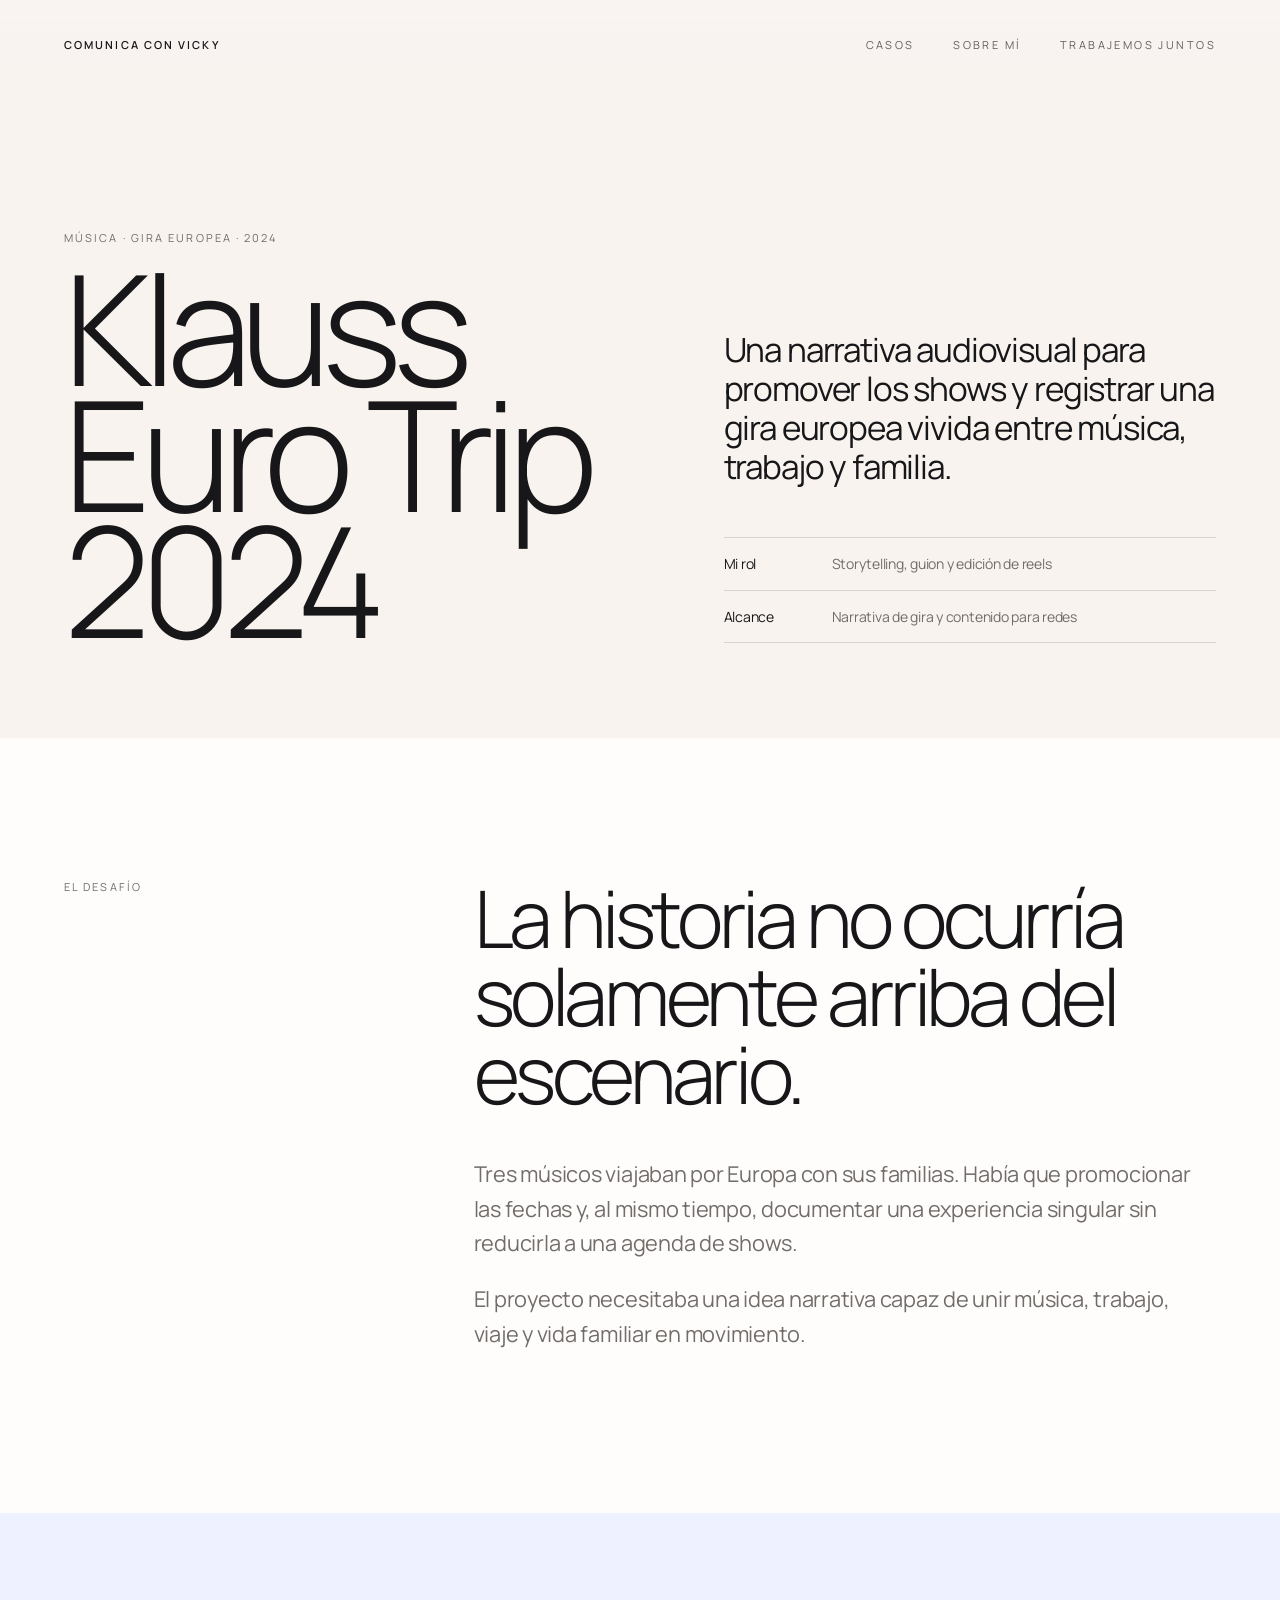
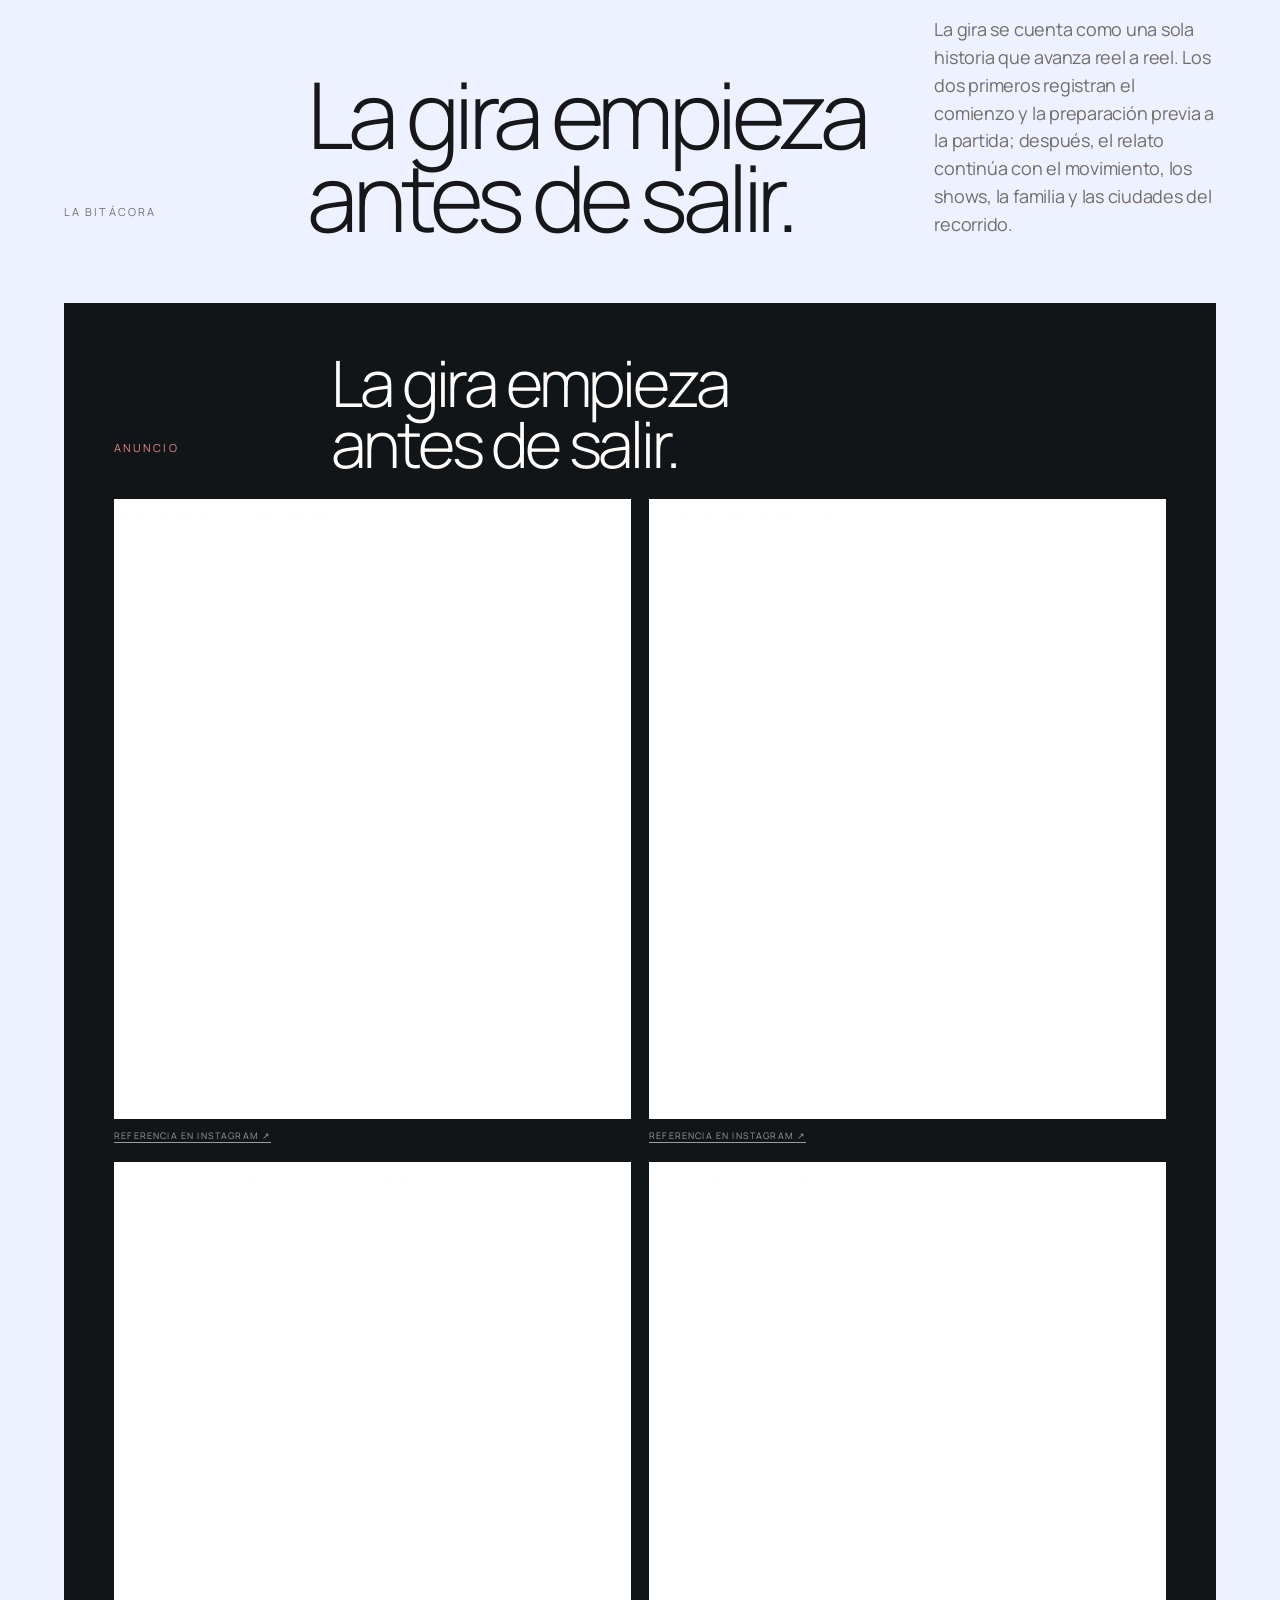
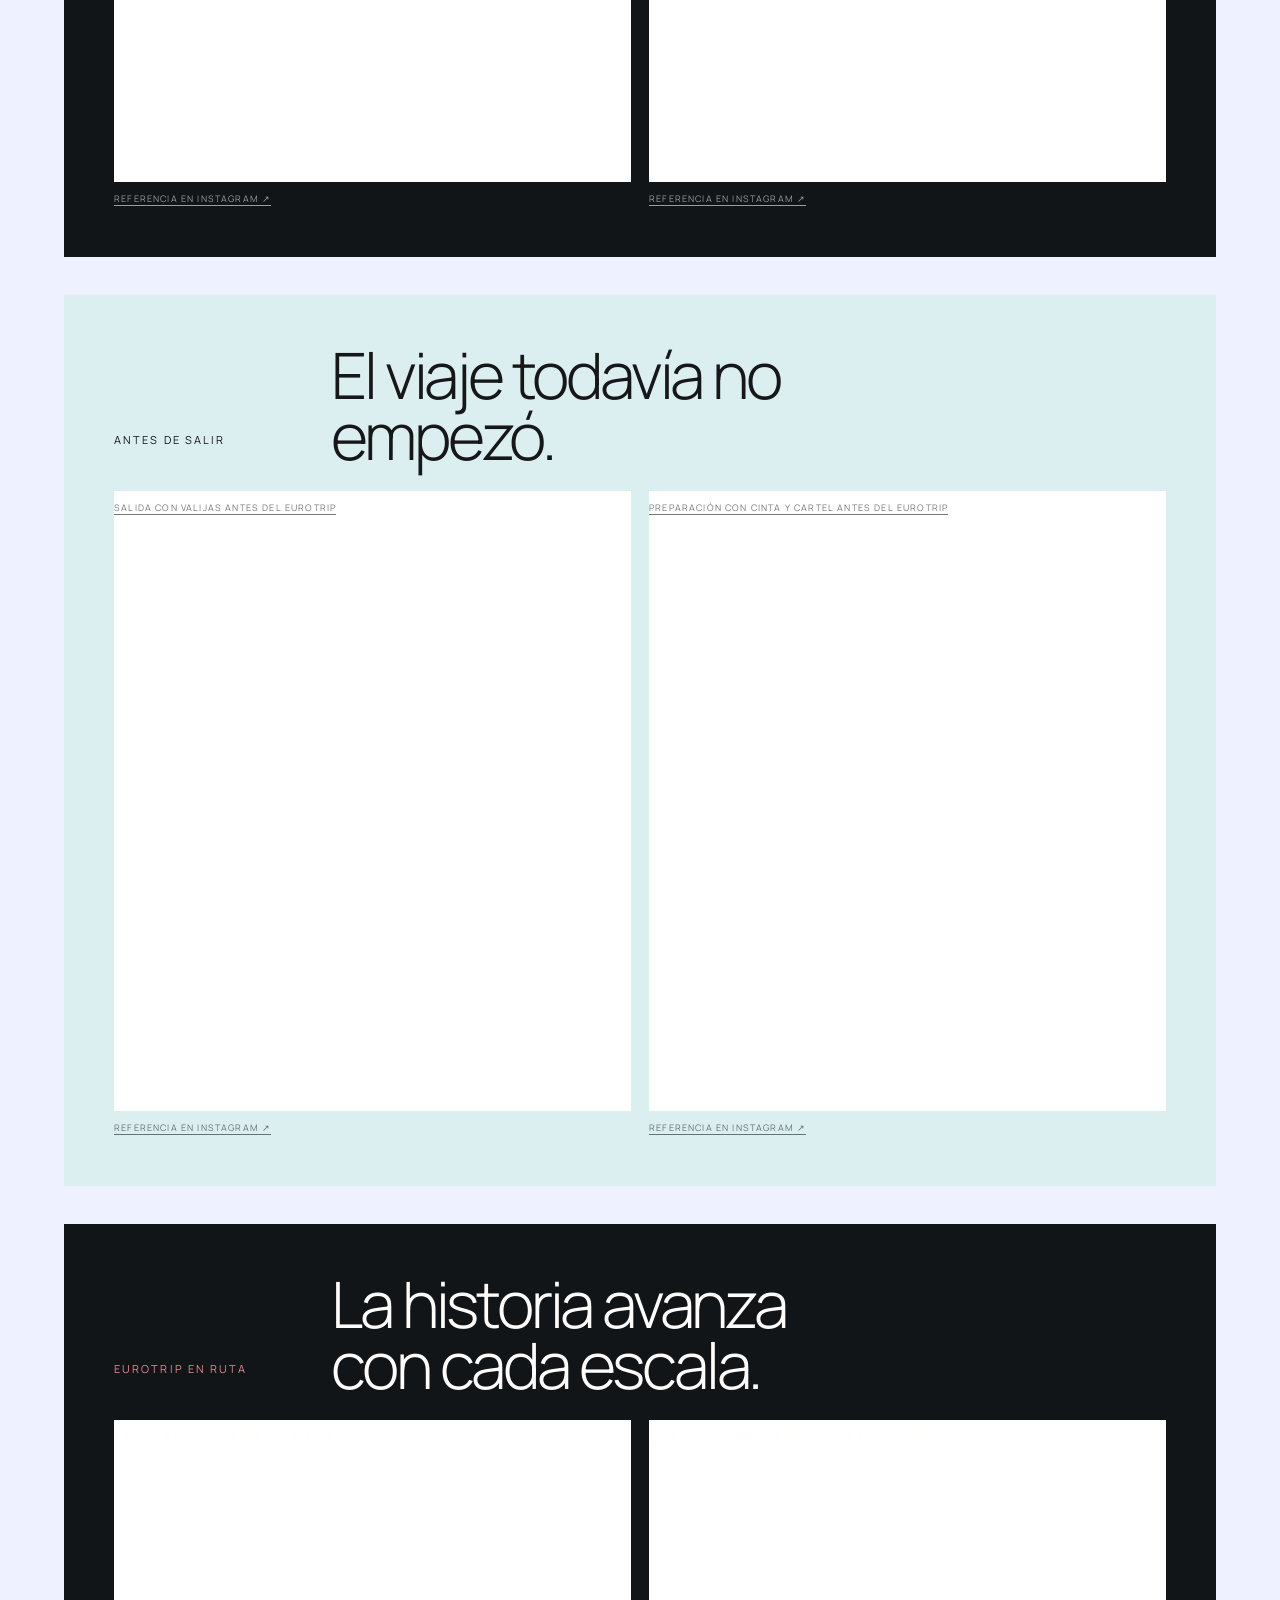
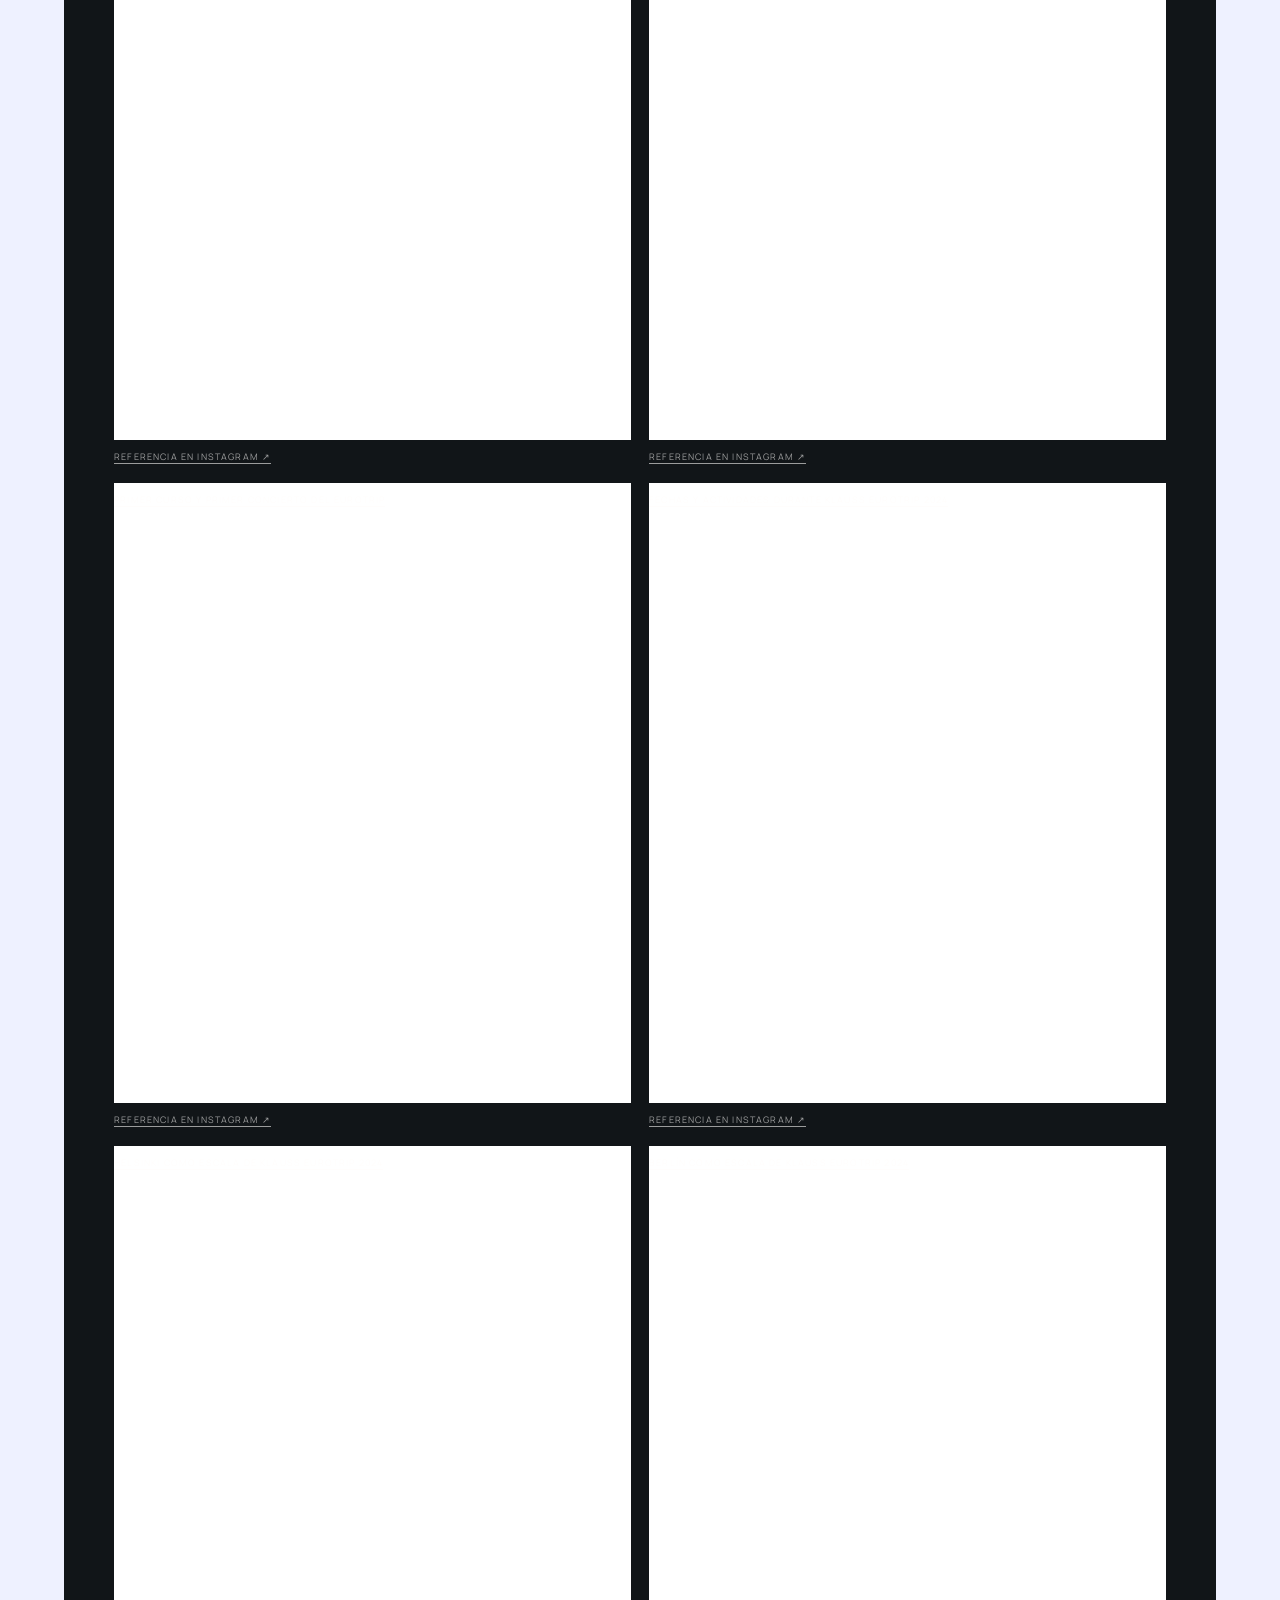
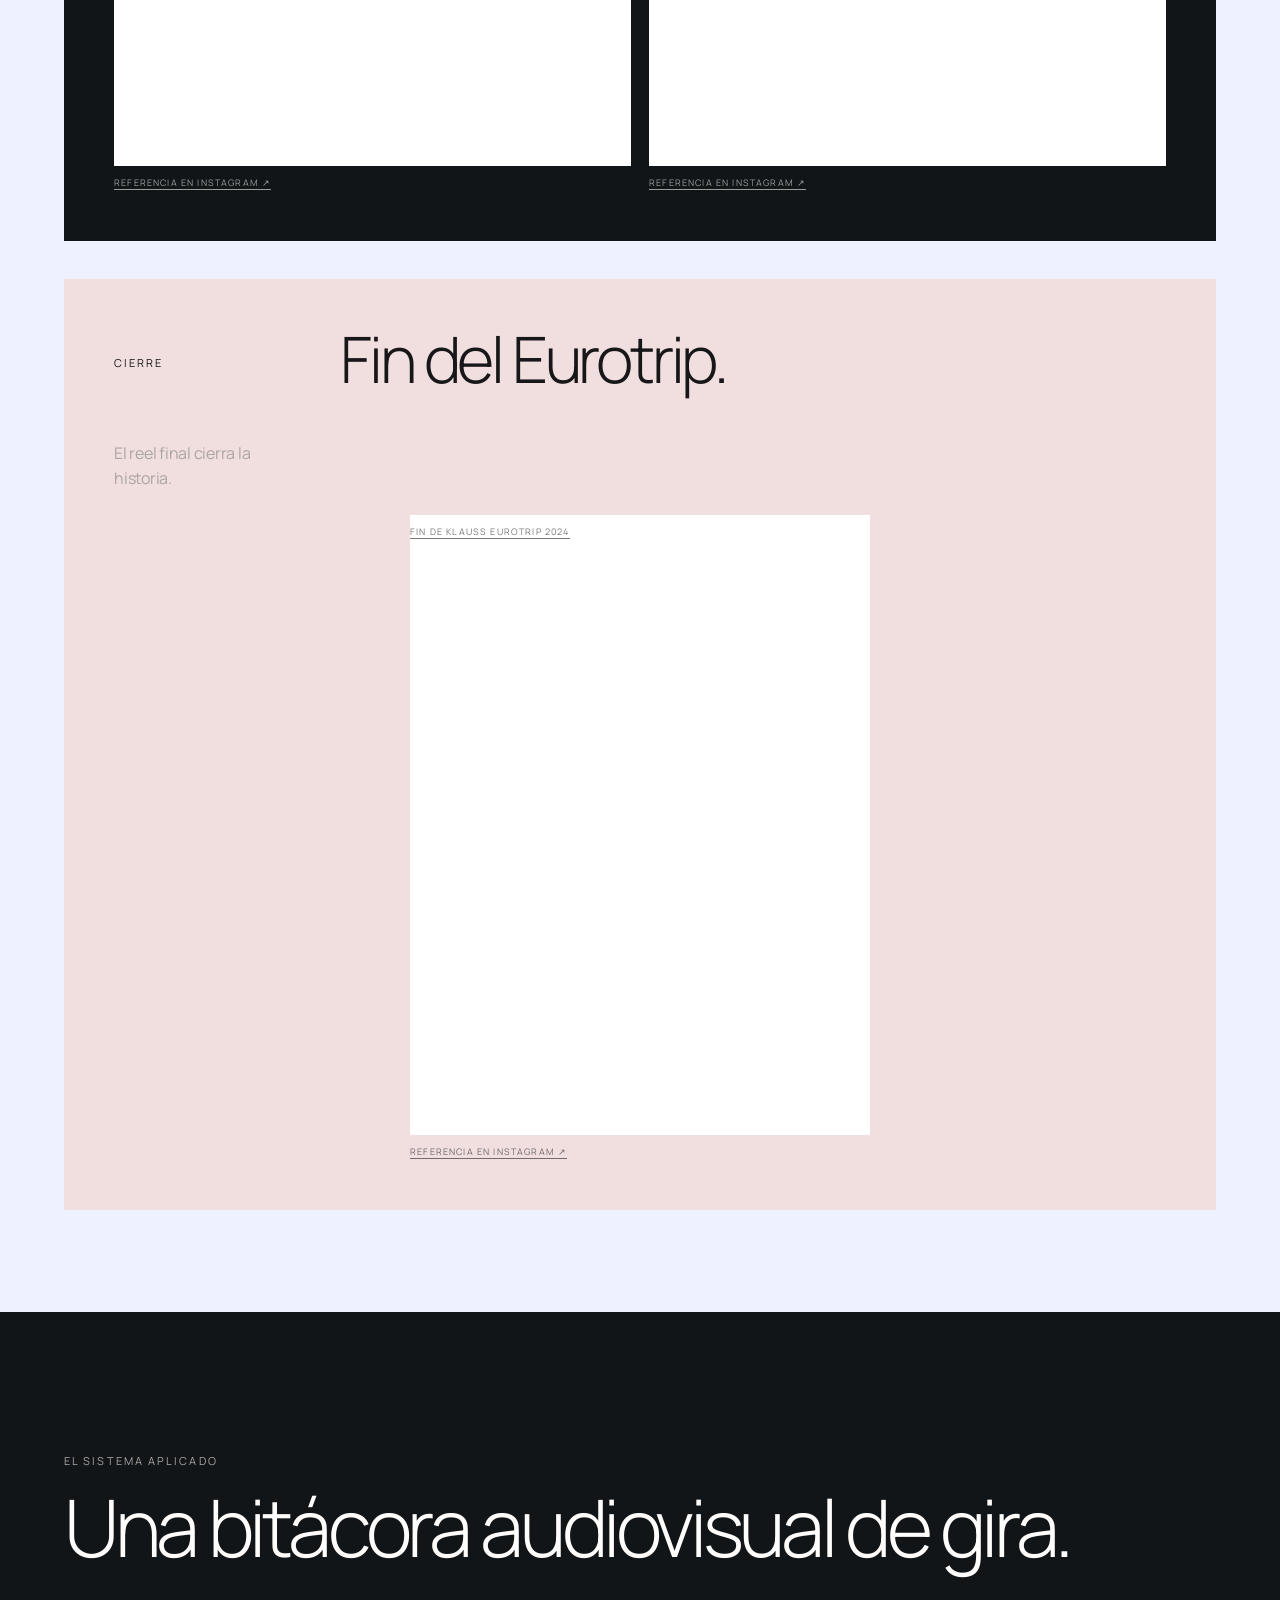
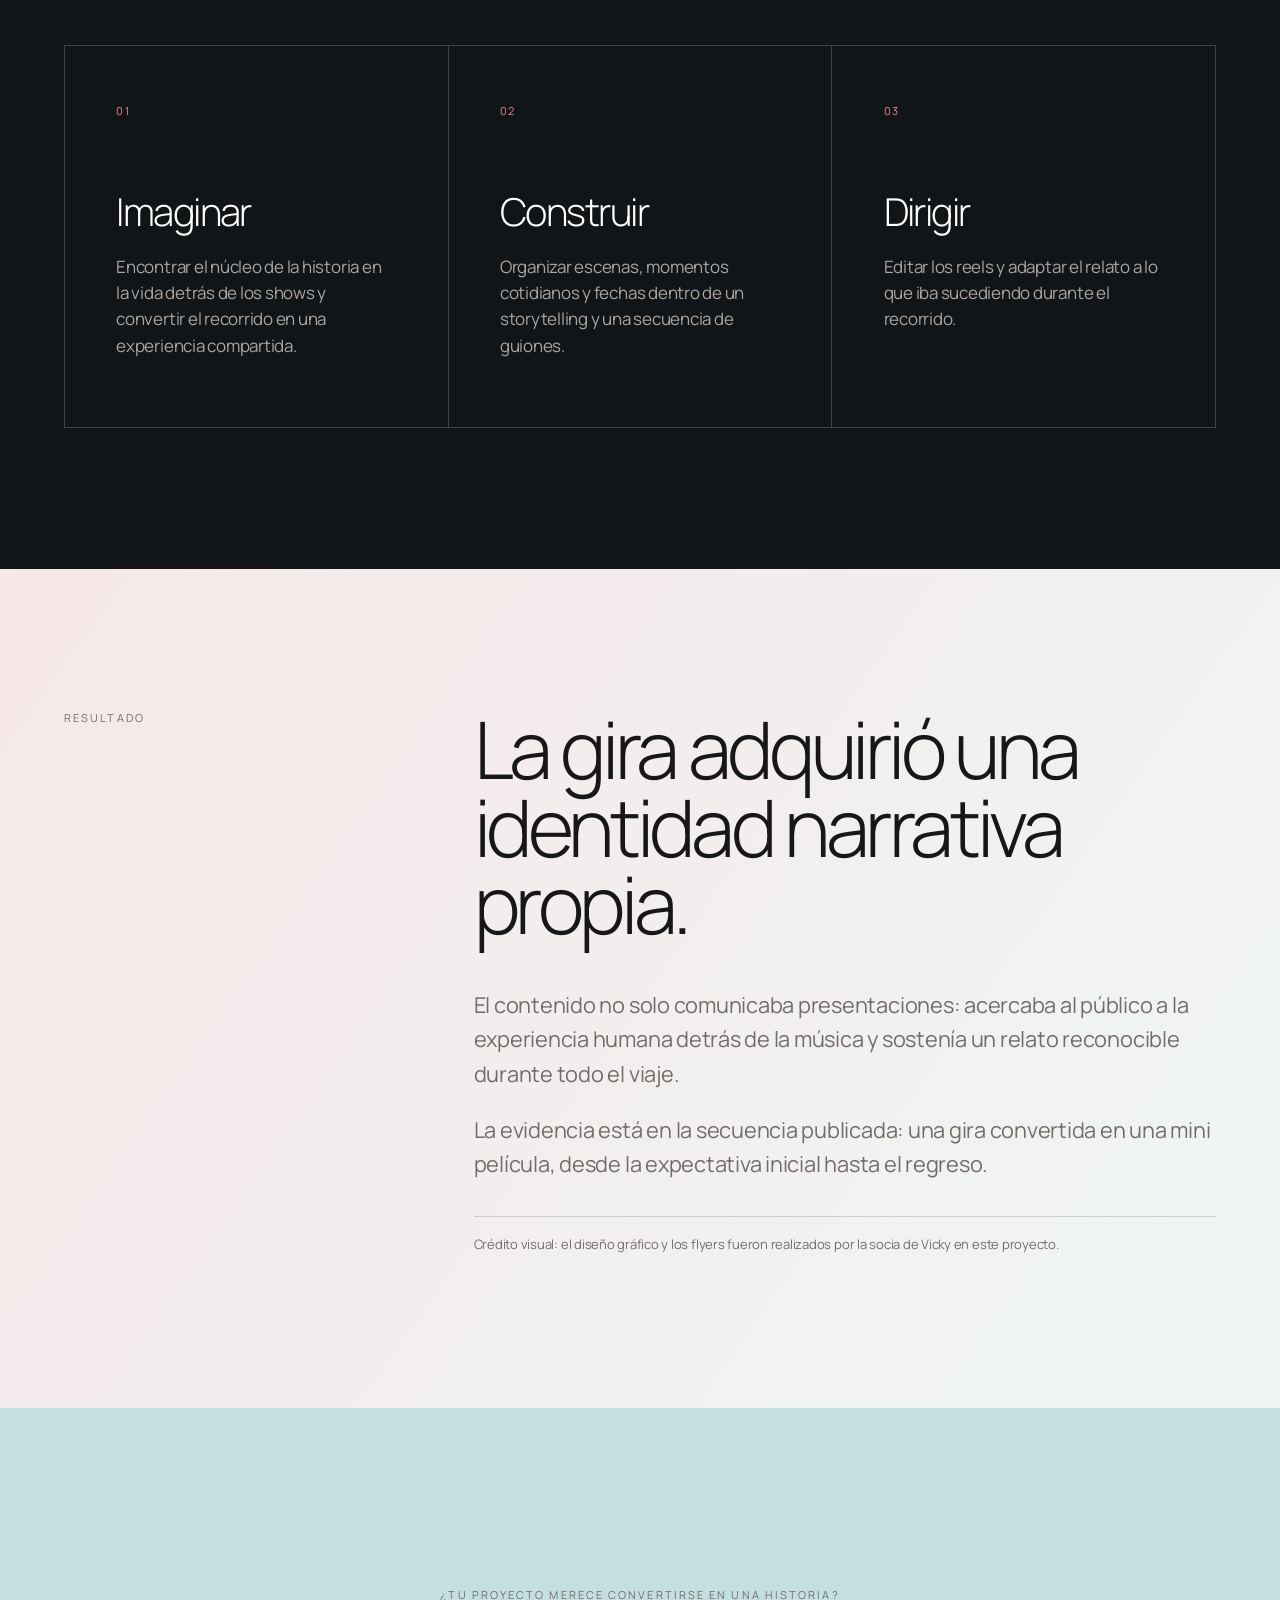
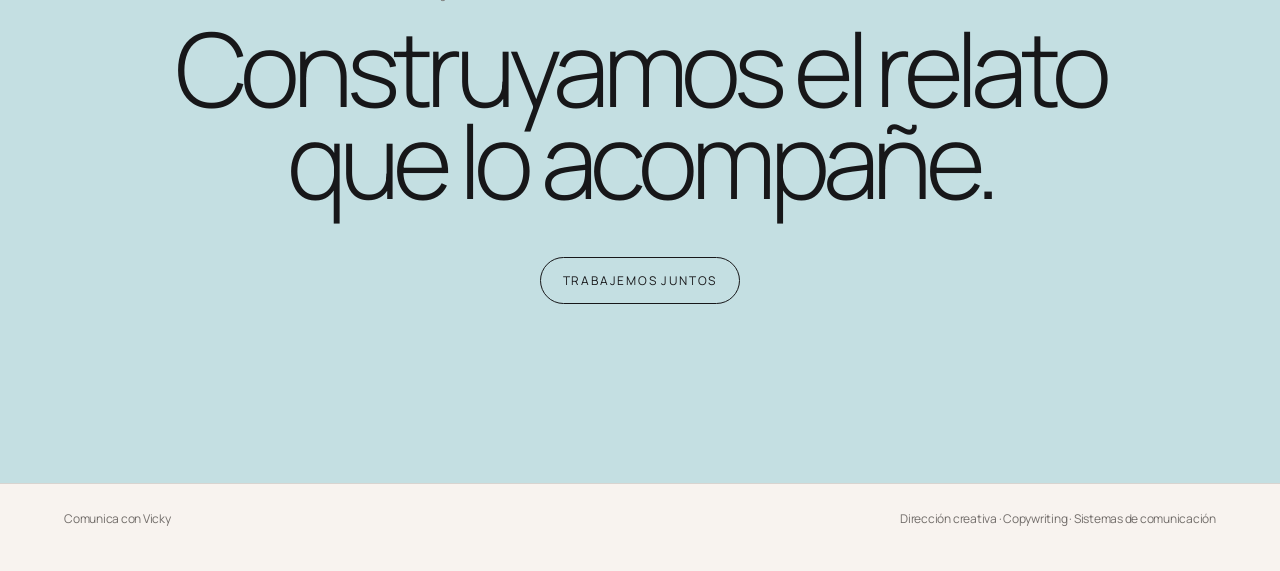
==== public/portfolio/klaus-euro-trip-2024.html @ cde8067c "Initial commit of Comunica con Vicky portfolio site Baseline import of the existing project (home, C" ====
<!doctype html>
<html lang="es">
<head>
  <meta charset="utf-8">
  <meta name="viewport" content="width=device-width,initial-scale=1">
  <meta name="description" content="Klauss Euro Trip 2024: storytelling, guion y edición de reels para convertir una gira europea en una bitácora audiovisual.">
  <title>Klauss Euro Trip 2024 — Comunica con Vicky</title>
  <link rel="stylesheet" href="styles.css">
</head>
<body class="case-page klaus-page">
  <header class="nav">
    <div class="nav__inner shell">
      <a class="wordmark" href="index.html">Comunica con Vicky</a>
      <nav class="nav__links" aria-label="Navegación principal">
        <a href="index.html#casos">Casos</a>
        <a href="index.html#sobre-mi">Sobre mí</a>
        <a class="nav-cta" href="index.html#contacto">Trabajemos juntos</a>
      </nav>
    </div>
  </header>

  <main>
    <section class="case-hero">
      <div class="shell case-hero__grid">
        <div>
          <p class="kicker">Música · Gira europea · 2024</p>
          <h1>Klauss Euro Trip 2024</h1>
        </div>
        <div class="case-hero__summary">
          <p>Una narrativa audiovisual para promover los shows y registrar una gira europea vivida entre música, trabajo y familia.</p>
          <div class="case-meta">
            <span><b>Mi rol</b> Storytelling, guion y edición de reels</span>
            <span><b>Alcance</b> Narrativa de gira y contenido para redes</span>
          </div>
        </div>
      </div>
    </section>

    <section class="case-section">
      <div class="shell case-two-col">
        <p class="kicker">El desafío</p>
        <div class="case-prose">
          <h2>La historia no ocurría solamente arriba del escenario.</h2>
          <p>Tres músicos viajaban por Europa con sus familias. Había que promocionar las fechas y, al mismo tiempo, documentar una experiencia singular sin reducirla a una agenda de shows.</p>
          <p>El proyecto necesitaba una idea narrativa capaz de unir música, trabajo, viaje y vida familiar en movimiento.</p>
        </div>
      </div>
    </section>

    <section class="klaus-story" aria-labelledby="klaus-story-title">
      <div class="shell">
        <header class="klaus-story__head">
          <p class="kicker">La bitácora</p>
          <h2 id="klaus-story-title">La gira empieza<br>antes de salir.</h2>
          <p>La gira se cuenta como una sola historia que avanza reel a reel. Los dos primeros registran el comienzo y la preparación previa a la partida; después, el relato continúa con el movimiento, los shows, la familia y las ciudades del recorrido.</p>
        </header>

        <div class="klaus-story__grid">
          <section class="klaus-continuation" aria-labelledby="klaus-announcement-title">
            <header>
              <p class="kicker">Anuncio</p>
              <h3 id="klaus-announcement-title">La gira empieza antes de salir.</h3>
            </header>
            <div class="klaus-continuation__grid klaus-continuation__grid--two">
              <article class="klaus-reel-card">
                <div class="klaus-reel"><blockquote class="instagram-media" data-instgrm-permalink="https://www.instagram.com/p/C_guK7MPqzW/" data-instgrm-version="14"><a href="https://www.instagram.com/p/C_guK7MPqzW/">Presentación de Klauss Eurotrip 2024</a></blockquote></div>
                <a href="https://www.instagram.com/p/C_guK7MPqzW/" target="_blank" rel="noopener">Referencia en Instagram ↗</a>
              </article>
              <article class="klaus-reel-card">
                <div class="klaus-reel"><blockquote class="instagram-media" data-instgrm-permalink="https://www.instagram.com/p/C_lR38Lxa_k/" data-instgrm-version="14"><a href="https://www.instagram.com/p/C_lR38Lxa_k/">Klauss Eurotrip 2024 con la valija</a></blockquote></div>
                <a href="https://www.instagram.com/p/C_lR38Lxa_k/" target="_blank" rel="noopener">Referencia en Instagram ↗</a>
              </article>
              <article class="klaus-reel-card">
                <div class="klaus-reel"><blockquote class="instagram-media" data-instgrm-permalink="https://www.instagram.com/p/C_thQWyx6wu/" data-instgrm-version="14"><a href="https://www.instagram.com/p/C_thQWyx6wu/">Cursos, talleres y charlas de Klauss Eurotrip 2024</a></blockquote></div>
                <a href="https://www.instagram.com/p/C_thQWyx6wu/" target="_blank" rel="noopener">Referencia en Instagram ↗</a>
              </article>
              <article class="klaus-reel-card">
                <div class="klaus-reel"><blockquote class="instagram-media" data-instgrm-permalink="https://www.instagram.com/p/C_tD9Cyxkxa/?img_index=1" data-instgrm-version="14"><a href="https://www.instagram.com/p/C_tD9Cyxkxa/?img_index=1">Mapa de Klauss Eurotrip 2024</a></blockquote></div>
                <a href="https://www.instagram.com/p/C_tD9Cyxkxa/?img_index=1" target="_blank" rel="noopener">Referencia en Instagram ↗</a>
              </article>
            </div>
          </section>

          <section class="klaus-continuation klaus-continuation--stages" aria-labelledby="klaus-before-title">
            <header>
              <p class="kicker">Antes de salir</p>
              <h3 id="klaus-before-title">El viaje todavía no empezó.</h3>
            </header>
            <div class="klaus-continuation__grid klaus-continuation__grid--two">
              <article class="klaus-reel-card">
                <div class="klaus-reel"><blockquote class="instagram-media" data-instgrm-permalink="https://www.instagram.com/p/C_yUJBLv4q4/" data-instgrm-version="14"><a href="https://www.instagram.com/p/C_yUJBLv4q4/">Salida con valijas antes del Eurotrip</a></blockquote></div>
                <a href="https://www.instagram.com/p/C_yUJBLv4q4/" target="_blank" rel="noopener">Referencia en Instagram ↗</a>
              </article>
              <article class="klaus-reel-card">
                <div class="klaus-reel"><blockquote class="instagram-media" data-instgrm-permalink="https://www.instagram.com/p/C_1keG3P9Pf/" data-instgrm-version="14"><a href="https://www.instagram.com/p/C_1keG3P9Pf/">Preparación con cinta y cartel antes del Eurotrip</a></blockquote></div>
                <a href="https://www.instagram.com/p/C_1keG3P9Pf/" target="_blank" rel="noopener">Referencia en Instagram ↗</a>
              </article>
            </div>
          </section>

          <section class="klaus-continuation" aria-labelledby="klaus-road-title">
            <header>
              <p class="kicker">Eurotrip en ruta</p>
              <h3 id="klaus-road-title">La historia avanza con cada escala.</h3>
            </header>
            <div class="klaus-continuation__grid klaus-continuation__grid--two">
              <article class="klaus-reel-card">
                <div class="klaus-reel"><blockquote class="instagram-media" data-instgrm-permalink="https://www.instagram.com/p/C__3mJBvNGA/" data-instgrm-version="14"><a href="https://www.instagram.com/p/C__3mJBvNGA/">Llegada a Barcelona durante Klauss Eurotrip 2024</a></blockquote></div>
                <a href="https://www.instagram.com/p/C__3mJBvNGA/" target="_blank" rel="noopener">Referencia en Instagram ↗</a>
              </article>
              <article class="klaus-reel-card">
                <div class="klaus-reel"><blockquote class="instagram-media" data-instgrm-permalink="https://www.instagram.com/p/DAUX1-0P8i-/" data-instgrm-version="14"><a href="https://www.instagram.com/p/DAUX1-0P8i-/">Ibiza y motorhome durante Klauss Eurotrip 2024</a></blockquote></div>
                <a href="https://www.instagram.com/p/DAUX1-0P8i-/" target="_blank" rel="noopener">Referencia en Instagram ↗</a>
              </article>
              <article class="klaus-reel-card">
                <div class="klaus-reel"><blockquote class="instagram-media" data-instgrm-permalink="https://www.instagram.com/p/DAHvjhhxfHe/" data-instgrm-version="14"><a href="https://www.instagram.com/p/DAHvjhhxfHe/">Primer curso y primer concierto del Eurotrip</a></blockquote></div>
                <a href="https://www.instagram.com/p/DAHvjhhxfHe/" target="_blank" rel="noopener">Referencia en Instagram ↗</a>
              </article>
              <article class="klaus-reel-card">
                <div class="klaus-reel"><blockquote class="instagram-media" data-instgrm-permalink="https://www.instagram.com/p/DAW2rXSPxpd/?img_index=1" data-instgrm-version="14"><a href="https://www.instagram.com/p/DAW2rXSPxpd/?img_index=1">Fechas y actividades durante Klauss Eurotrip 2024</a></blockquote></div>
                <a href="https://www.instagram.com/p/DAW2rXSPxpd/?img_index=1" target="_blank" rel="noopener">Referencia en Instagram ↗</a>
              </article>
              <article class="klaus-reel-card">
                <div class="klaus-reel"><blockquote class="instagram-media" data-instgrm-permalink="https://www.instagram.com/p/DApWhwOxHnZ/" data-instgrm-version="14"><a href="https://www.instagram.com/p/DApWhwOxHnZ/">Helsinki como escala de Klauss Eurotrip 2024</a></blockquote></div>
                <a href="https://www.instagram.com/p/DApWhwOxHnZ/" target="_blank" rel="noopener">Referencia en Instagram ↗</a>
              </article>
              <article class="klaus-reel-card">
                <div class="klaus-reel"><blockquote class="instagram-media" data-instgrm-permalink="https://www.instagram.com/p/DA9MrKdvJEw/" data-instgrm-version="14"><a href="https://www.instagram.com/p/DA9MrKdvJEw/">Berlín como escala de Klauss Eurotrip 2024</a></blockquote></div>
                <a href="https://www.instagram.com/p/DA9MrKdvJEw/" target="_blank" rel="noopener">Referencia en Instagram ↗</a>
              </article>
            </div>
          </section>

          <section class="klaus-continuation klaus-continuation--return" aria-labelledby="klaus-finish-title">
            <header>
              <p class="kicker">Cierre</p>
              <h3 id="klaus-finish-title">Fin del Eurotrip.</h3>
              <p>El reel final cierra la historia.</p>
            </header>
            <div class="klaus-continuation__grid klaus-continuation__grid--single">
              <article class="klaus-reel-card">
                <div class="klaus-reel"><blockquote class="instagram-media" data-instgrm-permalink="https://www.instagram.com/p/DCVCcpQRNRM/" data-instgrm-version="14"><a href="https://www.instagram.com/p/DCVCcpQRNRM/">Fin de Klauss Eurotrip 2024</a></blockquote></div>
                <a href="https://www.instagram.com/p/DCVCcpQRNRM/" target="_blank" rel="noopener">Referencia en Instagram ↗</a>
              </article>
            </div>
          </section>
        </div>
      </div>
    </section>

    <section class="case-section case-section--dark">
      <div class="shell">
        <div class="case-section__head"><p class="kicker">El sistema aplicado</p><h2>Una bitácora audiovisual de gira.</h2></div>
        <div class="case-capabilities">
          <article><span>01</span><h3>Imaginar</h3><p>Encontrar el núcleo de la historia en la vida detrás de los shows y convertir el recorrido en una experiencia compartida.</p></article>
          <article><span>02</span><h3>Construir</h3><p>Organizar escenas, momentos cotidianos y fechas dentro de un storytelling y una secuencia de guiones.</p></article>
          <article><span>03</span><h3>Dirigir</h3><p>Editar los reels y adaptar el relato a lo que iba sucediendo durante el recorrido.</p></article>
        </div>
      </div>
    </section>

    <section class="case-section case-section--soft">
      <div class="shell case-two-col">
        <p class="kicker">Resultado</p>
        <div class="case-prose">
          <h2>La gira adquirió una identidad narrativa propia.</h2>
          <p>El contenido no solo comunicaba presentaciones: acercaba al público a la experiencia humana detrás de la música y sostenía un relato reconocible durante todo el viaje.</p>
          <p>La evidencia está en la secuencia publicada: una gira convertida en una mini película, desde la expectativa inicial hasta el regreso.</p>
          <p class="klaus-credit">Crédito visual: el diseño gráfico y los flyers fueron realizados por la socia de Vicky en este proyecto.</p>
        </div>
      </div>
    </section>

    <section class="case-next">
      <div class="shell">
        <p class="kicker">¿Tu proyecto merece convertirse en una historia?</p>
        <h2>Construyamos el relato que lo acompañe.</h2>
        <a class="button button--dark" href="index.html#contacto">Trabajemos juntos</a>
      </div>
    </section>
  </main>

  <footer class="footer"><div class="shell footer__inner"><span>Comunica con Vicky</span><span>Dirección creativa · Copywriting · Sistemas de comunicación</span></div></footer>
  <script async src="https://www.instagram.com/embed.js"></script>
  <script src="app.js"></script>
</body>
</html>
---- public/portfolio/styles.css ----
:root {
  --paper: #f6f1ed;
  --paper-2: #efe9e4;
  --ink: #171719;
  --muted: #726d6a;
  --line: rgba(23, 23, 25, 0.14);
  --coral: #e88991;
  --cyan: #b9dce0;
  --white: #fffdfb;
  --max: 1480px;
  --pad: clamp(22px, 5vw, 76px);
}

* { box-sizing: border-box; }
html { scroll-behavior: smooth; }
body {
  margin: 0;
  color: var(--ink);
  background: var(--paper);
  font-family: Inter, "Helvetica Neue", Arial, sans-serif;
  font-weight: 400;
  letter-spacing: -0.015em;
  overflow-x: clip;
}
a { color: inherit; text-decoration: none; }
img { display: block; max-width: 100%; }
button { font: inherit; }

/* Construcción progresiva: por ahora la experiencia pública contiene solo el hero. */
.hero-only main > section:not(.hero),
.hero-only .footer,
.hero-only .nav,
.hero-only .nav__links,
.hero-only .scroll-note { display: none; }
.hero-only { min-height: 100svh; }
.hero-only .hero--approved { padding-top: 24px; }

.shell { width: min(100%, var(--max)); margin: 0 auto; padding-inline: var(--pad); }
.nav {
  position: fixed; inset: 0 0 auto; z-index: 20;
  background: linear-gradient(rgba(249,243,242,.82) 18%, rgba(249,243,242,0));
  transition: background .3s ease, backdrop-filter .3s ease;
}
.nav.scrolled { background: rgba(246,241,237,.82); backdrop-filter: blur(16px); border-bottom: 1px solid var(--line); }
.nav__inner { height: 88px; display: flex; align-items: center; justify-content: space-between; }
.wordmark, .nav__links { text-transform: uppercase; letter-spacing: .22em; font-size: 11px; }
.wordmark { font-weight: 600; letter-spacing: .19em; }
.nav__links { display: flex; gap: clamp(18px, 3vw, 48px); }
.nav__links a { opacity: .68; transition: opacity .2s; }
.nav__links a:hover { opacity: 1; }

.hero { min-height: 100svh; position: relative; overflow: hidden; display: grid; align-items: center; padding-top: 88px; }
.hero--approved {
  padding-top:88px;
  display:grid;
  background:
    linear-gradient(118deg,
      #f9f3f2 0%,
      #faefef 17%,
      #f7f5f3 39%,
      #eef6f6 66%,
      #e5f2f3 84%,
      #edf1f3 100%);
}
.hero-original-grid { display:grid; grid-template-columns:minmax(430px,.92fr) minmax(520px,1.08fr); gap:clamp(18px,3vw,54px); align-items:center; position:relative; z-index:1; }
.hero-original-copy { position:relative; z-index:2; padding-top:12px; }
.hero-brand { margin:0 0 clamp(48px,7vh,88px); font-size:clamp(24px,2.35vw,38px); line-height:1; font-weight:550; letter-spacing:.095em; text-transform:uppercase; }
.hero-brand::after { content:none; }
.hero-specialty { margin-bottom:20px; color:var(--ink); opacity:.58; }
.hero-original-copy h1 { font-size:clamp(52px,5.1vw,80px); line-height:.98; text-transform:none; font-weight:350; letter-spacing:-.052em; max-width:720px; margin-bottom:30px; text-wrap:balance; }
.hero-original-copy .lead { max-width:590px; margin-bottom:36px; font-size:clamp(17px,1.28vw,21px); line-height:1.5; font-weight:300; letter-spacing:.005em; }
.hero-original-visual { min-width:0; display:grid; place-items:center; overflow:visible; transform:translateX(2%); }
.hero-original-visual img { width:119%; max-width:none; margin-left:-8%; object-fit:contain; filter:drop-shadow(0 30px 55px rgba(121,155,158,.12)); }
.hero::before {
  content: ""; position: absolute; inset: -10%;
  background:
    radial-gradient(ellipse at 18% 67%, rgba(242,157,168,.27) 0%, rgba(242,157,168,.12) 25%, transparent 52%),
    radial-gradient(ellipse at 79% 42%, rgba(146,213,220,.31) 0%, rgba(172,224,228,.15) 28%, transparent 57%),
    radial-gradient(ellipse at 53% 84%, rgba(212,193,219,.15) 0%, transparent 44%),
    radial-gradient(ellipse at 47% 25%, rgba(255,255,255,.72) 0%, transparent 48%);
  filter: blur(18px);
  opacity: .95;
  pointer-events: none;
}
.hero::after {
  content:"";
  position:absolute;
  inset:0;
  pointer-events:none;
  background:
    linear-gradient(105deg, transparent 17%, rgba(255,255,255,.28) 38%, transparent 58%),
    radial-gradient(ellipse at 67% 48%, rgba(255,255,255,.22), transparent 42%);
  mix-blend-mode:screen;
}
.hero__grid { position: relative; display: grid; grid-template-columns: minmax(330px,.85fr) minmax(540px,1.35fr); gap: clamp(28px, 5vw, 90px); align-items: center; }
.kicker { margin: 0 0 20px; text-transform: uppercase; letter-spacing: .19em; font-size: 11px; color: var(--muted); }
h1,h2,h3,p { margin-top: 0; }
h1 { font-size: clamp(52px, 6vw, 94px); line-height: .97; letter-spacing: -.055em; font-weight: 400; max-width: 720px; margin-bottom: 28px; }
.lead { max-width: 570px; font-size: clamp(18px,1.5vw,24px); line-height: 1.42; color: var(--muted); }
.actions { display: flex; gap: 22px; align-items: center; margin-top: 40px; }
.button { display: inline-flex; align-items: center; gap: 18px; border: 1px solid var(--ink); border-radius: 999px; padding: 14px 22px; font-size: 12px; text-transform: uppercase; letter-spacing: .15em; transition: .25s; }
.button:hover { background: var(--ink); color: var(--white); }
.button--quiet { border-color: transparent; padding-inline: 0; }
.button--quiet:hover { background: transparent; color: var(--ink); opacity: .55; }

.hero__organisms { height: min(64vw, 680px); min-height: 490px; position: relative; }
.organism-family { width:118%; max-width:none; position:absolute; left:-9%; top:50%; transform:translateY(-50%); mix-blend-mode:multiply; }
.organism { position: absolute; filter: drop-shadow(0 26px 42px rgba(66,57,55,.11)); mix-blend-mode: multiply; }
.organism--main { width: 76%; left: 0; bottom: 5%; animation: drift 9s ease-in-out infinite; }
.organism--frog { width: 29%; right: 2%; bottom: 5%; animation: drift 7s ease-in-out -2s infinite; }
.organism--squid { width: 34%; right: 10%; top: 2%; animation: drift 11s ease-in-out -5s infinite; }
.coral { position:absolute; width: 170px; height: 210px; border: 14px solid rgba(232,137,145,.11); border-radius: 52% 48% 38% 62%; filter: blur(1px); opacity:.5; }
.coral::before,.coral::after { content:""; position:absolute; width:65px; height:120px; border:12px solid rgba(185,220,224,.17); border-bottom:0; border-radius:50% 50% 0 0; }
.coral::before { left:-55px; top:72px; transform:rotate(-24deg); }
.coral::after { right:-52px; top:28px; transform:rotate(32deg); }
.coral--a { right:-90px; bottom:-80px; transform:rotate(19deg); }
.scroll-note { position:absolute; left:50%; bottom:24px; transform:translateX(-50%); font-size:10px; letter-spacing:.2em; text-transform:uppercase; color:var(--muted); }

.reef { position:absolute; pointer-events:none; width:230px; height:280px; opacity:.42; filter:blur(.3px); }
.reef::before,.reef::after { content:""; position:absolute; bottom:0; border:16px solid rgba(232,137,145,.2); border-bottom:0; border-radius:60% 60% 0 0; }
.reef::before { width:92px; height:245px; left:55px; transform:rotate(9deg); }
.reef::after { width:68px; height:175px; left:5px; transform:rotate(-24deg); border-color:rgba(185,220,224,.28); }
.reef--left { left:-60px; bottom:-105px; transform:rotate(-8deg); }
.reef--right { right:-70px; bottom:-120px; transform:scaleX(-1) rotate(-12deg); }

.organism-scene { min-height:820px; position:relative; overflow:hidden; display:grid; align-items:center; background:#111518; color:var(--white); }
.organism-scene::before { content:""; position:absolute; inset:0; background:radial-gradient(circle at 72% 42%,rgba(185,220,224,.09),transparent 34%),radial-gradient(circle at 20% 75%,rgba(232,137,145,.09),transparent 27%); }
.organism-scene__grid { position:relative; z-index:1; display:grid; grid-template-columns:minmax(390px,.9fr) minmax(500px,1.1fr); gap:clamp(50px,7vw,120px); align-items:center; }
.organism-scene__grid--reverse { grid-template-columns:minmax(500px,1.1fr) minmax(390px,.9fr); }
.organism-scene__copy h2 { font-size:clamp(48px,6vw,86px); line-height:.98; letter-spacing:-.055em; font-weight:400; margin-bottom:32px; }
.organism-scene__copy p:not(.kicker) { color:#bbb5b1; font-size:clamp(18px,1.6vw,24px); line-height:1.55; max-width:620px; }
.organism-scene .kicker { color:#aaa5a1; }
.button--light { border-color:rgba(255,255,255,.62); margin-top:25px; }
.button--light:hover { background:var(--white); color:var(--ink); }
.organism-stage { min-height:590px; width:100%; display:grid; place-items:center; position:relative; overflow:visible; }
.organism-stage img { width:100%; height:650px; object-fit:contain; filter:drop-shadow(0 30px 45px rgba(0,0,0,.16)); }
.organism-scene--frog .organism-stage img { height:610px; }
.reef--dark-left { left:-50px; bottom:-100px; opacity:.28; }
.reef--dark-right { right:-65px; bottom:-105px; opacity:.25; transform:scaleX(-1); }
.reef--dark-left::before,.reef--dark-left::after,.reef--dark-right::before,.reef--dark-right::after { border-color:rgba(232,137,145,.24); }

section { padding: clamp(96px, 12vw, 190px) 0; }
.section-head { display:grid; grid-template-columns: 1fr 1.25fr; gap:60px; padding-bottom:72px; border-bottom:1px solid var(--line); }
.section-head h2 { font-size:clamp(40px,5vw,74px); line-height:1; letter-spacing:-.045em; font-weight:400; }
.section-head p { font-size:clamp(20px,2vw,30px); line-height:1.35; color:var(--muted); max-width:760px; }

.pillars { background:var(--white); position:relative; overflow:hidden; }
.pillar-grid { display:grid; grid-template-columns:repeat(3,1fr); gap:1px; background:var(--line); margin-top:72px; border:1px solid var(--line); }
.pillar { min-height:420px; padding:36px; background:var(--white); display:flex; flex-direction:column; }
.pillar__number { color:var(--muted); font-size:11px; letter-spacing:.18em; }
.pillar h3 { font-size:clamp(28px,3vw,44px); font-weight:400; letter-spacing:-.035em; margin:64px 0 18px; }
.pillar p { color:var(--muted); font-size:17px; line-height:1.55; }
.pillar__link { margin-top:auto; padding-top:36px; font-size:11px; letter-spacing:.17em; text-transform:uppercase; }

.work-grid { display:grid; grid-template-columns:1.2fr .8fr; gap:clamp(24px,5vw,78px); align-items:start; margin-top:80px; }
.case-card { position:relative; }
.case-card:nth-child(2) { margin-top:170px; }
.case-card__visual { aspect-ratio:4/3; background:var(--paper-2); overflow:hidden; position:relative; }
.case-card__visual::after { content:""; position:absolute; inset:0; background:linear-gradient(145deg, rgba(232,137,145,.08), rgba(185,220,224,.15)); }
.case-card__meta { display:flex; justify-content:space-between; gap:24px; padding-top:20px; }
.case-card h3 { font-size:24px; font-weight:400; }
.case-card p { color:var(--muted); font-size:13px; text-align:right; }

.process { background:var(--ink); color:var(--white); }
.process .kicker,.process p { color:#aaa5a1; }
.process-list { margin-top:70px; }
.process-row { display:grid; grid-template-columns:90px .7fr 1.3fr; gap:30px; padding:35px 0; border-top:1px solid rgba(255,255,255,.18); align-items:start; }
.process-row h3 { font-size:28px; font-weight:400; }
.process-row p { font-size:17px; line-height:1.55; max-width:700px; }

.contact { min-height:76vh; display:grid; align-items:center; text-align:center; position:relative; overflow:hidden; }
.contact h2 { font-size:clamp(52px,8vw,118px); line-height:.9; font-weight:400; letter-spacing:-.06em; max-width:1100px; margin:0 auto 46px; }
.footer { border-top:1px solid var(--line); padding:26px 0 44px; color:var(--muted); font-size:12px; }
.footer__inner { display:flex; justify-content:space-between; gap:24px; }

.page-hero { padding:180px 0 90px; }
.page-hero h1 { max-width:1050px; }
.page-meta { display:grid; grid-template-columns:repeat(3,1fr); border-top:1px solid var(--line); margin-top:70px; padding-top:28px; gap:30px; }
.page-meta dt { color:var(--muted); text-transform:uppercase; letter-spacing:.16em; font-size:10px; margin-bottom:10px; }
.page-meta dd { margin:0; font-size:18px; }
.feature { min-height:66vh; background:linear-gradient(145deg,rgba(232,137,145,.2),rgba(185,220,224,.25)); display:grid; place-items:center; overflow:hidden; }
.feature img { max-height:620px; width:auto; mix-blend-mode:multiply; }
.article { max-width:880px; margin:0 auto; padding:120px var(--pad); }
.article h2 { font-size:45px; font-weight:400; letter-spacing:-.04em; }
.article p { font-size:21px; line-height:1.65; color:var(--muted); }

@keyframes drift { 0%,100%{transform:translate3d(0,0,0) rotate(0)} 50%{transform:translate3d(0,-10px,0) rotate(.7deg)} }
@media (prefers-reduced-motion:reduce){ *{scroll-behavior:auto!important;animation:none!important;transition:none!important} }
@media (max-width:900px){
  .nav__links a:not(:last-child){display:none}.hero-original-grid{grid-template-columns:1fr;padding-top:55px}.hero-brand{margin-bottom:38px}.hero-original-copy{position:relative;z-index:2}.hero-original-visual{margin-top:-52px;transform:none}.hero-original-visual img{width:104%;margin-left:-2%}.section-head{grid-template-columns:1fr;gap:20px}.pillar-grid{grid-template-columns:1fr}.pillar{min-height:310px}.work-grid{grid-template-columns:1fr}.case-card:nth-child(2){margin-top:30px}.process-row{grid-template-columns:50px 1fr}.process-row p{grid-column:2}.page-meta{grid-template-columns:1fr}.footer__inner{flex-direction:column}.organism-scene__grid,.organism-scene__grid--reverse{grid-template-columns:1fr;gap:25px}.organism-scene{padding:110px 0}.organism-stage{min-height:440px}.organism-stage img,.organism-scene--frog .organism-stage img{width:100%;height:560px}.organism-scene__grid--reverse .organism-stage{order:2}
}
@media (max-width:560px){
  .nav__inner{height:72px}.wordmark{font-size:9px}.hero--approved{min-height:100svh;padding-top:72px}.hero-only .hero--approved{padding-top:16px}.hero-original-grid{padding-top:38px}.hero-brand{font-size:19px;letter-spacing:.08em;margin-bottom:34px}.hero-original-copy h1{font-size:45px;line-height:1}.hero-original-copy .lead{font-size:17px}.hero-original-visual{margin-top:-8px}.hero-original-visual img{width:112%;margin-left:-6%}.actions{align-items:flex-start;flex-direction:column}.scroll-note{display:none}.page-hero{padding-top:130px}.organism-scene{min-height:0}.organism-stage{min-height:360px}.organism-stage img,.organism-scene--frog .organism-stage img{height:390px}.reef{transform:scale(.7)}
}

/* Home publicable v1 */
.hero-actions,.contact__actions,.about__links { display:flex; align-items:center; gap:26px; flex-wrap:wrap; }
.text-link { display:inline-block; font-size:12px; letter-spacing:.14em; text-transform:uppercase; border-bottom:1px solid currentColor; padding-bottom:5px; }
.hero-original-copy h1 { font-size:clamp(44px,4.4vw,72px); max-width:760px; }
.hero-original-visual img { width:116%; }

.intro-statement { padding:clamp(90px,10vw,150px) 0; background:#111518; color:var(--white); }
.intro-statement__grid { display:grid; grid-template-columns:.55fr 1.45fr; gap:clamp(35px,8vw,120px); align-items:start; }
.intro-statement .kicker { color:#aaa5a1; }
.intro-statement__text { font-size:clamp(30px,4.2vw,66px); line-height:1.08; letter-spacing:-.045em; max-width:1050px; }

.section-head--compact { padding-bottom:55px; }
.section-head--compact > p { font-size:clamp(18px,1.7vw,25px); max-width:680px; }
.pillar-grid--editorial .pillar { min-height:460px; }
.pillar__verb { margin-top:auto; color:var(--coral); font-size:13px; text-transform:uppercase; letter-spacing:.18em; }

.offer { background:#111518; color:var(--white); }
.offer__grid { display:grid; grid-template-columns:.85fr 1.15fr; gap:clamp(70px,9vw,150px); align-items:start; }
.offer__intro { position:sticky; top:130px; }
.offer__intro .kicker { color:#aaa5a1; }
.offer__intro h2 { font-size:clamp(48px,6vw,88px); line-height:.94; font-weight:350; letter-spacing:-.055em; }
.offer__intro > p:not(.kicker) { font-size:clamp(18px,1.5vw,23px); line-height:1.55; color:#bbb5b1; max-width:620px; }
.offer-row { display:grid; grid-template-columns:58px 1fr; gap:25px; padding:30px 0; border-top:1px solid rgba(255,255,255,.18); }
.offer-row > span { font-size:11px; color:#aaa5a1; letter-spacing:.14em; }
.offer-row h3 { font-size:clamp(25px,2.5vw,38px); font-weight:400; margin-bottom:10px; }
.offer-row p { color:#aaa5a1; font-size:17px; line-height:1.55; }

.work { background:#f8f3ef; }
.case-list { margin-top:72px; }
.case-feature { display:grid; grid-template-columns:1.2fr .8fr; min-height:610px; border:1px solid var(--line); background:var(--white); }
.case-feature__image { min-height:540px; overflow:hidden; }
.case-feature__image img,.case-mini__image img { width:100%; height:100%; object-fit:cover; transition:transform .6s ease; }
.case-feature:hover img,.case-mini:hover img { transform:scale(1.025); }
.case-feature__copy { padding:clamp(34px,5vw,72px); display:flex; flex-direction:column; align-items:flex-start; }
.case-feature__copy h3 { font-size:clamp(38px,4.7vw,72px); line-height:.95; font-weight:350; letter-spacing:-.05em; }
.case-feature__copy > p:not(.kicker) { font-size:18px; line-height:1.55; color:var(--muted); }
.case-feature__copy strong { margin-top:auto; font-size:clamp(20px,2vw,30px); font-weight:450; }
.case-feature__copy .text-link { margin-top:25px; }
.case-grid { display:grid; grid-template-columns:repeat(3,1fr); gap:1px; background:var(--line); border:1px solid var(--line); margin-top:30px; }
.case-mini { background:var(--white); padding:24px; min-height:610px; display:flex; flex-direction:column; }
.case-mini__image { aspect-ratio:4/3; overflow:hidden; background:var(--paper-2); margin-bottom:26px; }
.case-mini h3 { font-size:clamp(29px,3.2vw,48px); font-weight:350; letter-spacing:-.04em; margin-bottom:15px; }
.case-mini > p:not(.kicker) { color:var(--muted); font-size:17px; line-height:1.52; max-width:620px; }
.case-mini--pending { color:#c4dfe2; background:#111518; }
.case-mini--pending .kicker,.case-mini--pending > p:not(.kicker) { color:#aaa5a1; }
.case-mini__image--pending { display:grid; place-items:center; background:radial-gradient(circle at 70% 30%,rgba(185,220,224,.28),transparent 38%),radial-gradient(circle at 25% 72%,rgba(232,137,145,.22),transparent 42%),#181d20; }
.case-mini__image--pending span { font-size:clamp(30px,5vw,70px); letter-spacing:.08em; text-transform:uppercase; }
.case-mini--tasra { background:#f4e6d3; }
.case-mini--tasra .case-mini__image { aspect-ratio:3/4; }

.about { background:var(--white); }
.about__grid,.journal__grid { display:grid; grid-template-columns:.9fr 1.1fr; gap:clamp(50px,9vw,150px); }
.about h2,.journal h2 { font-size:clamp(48px,6vw,86px); line-height:.96; font-weight:350; letter-spacing:-.055em; }
.about__copy > p,.journal__grid > div:last-child p { font-size:clamp(18px,1.55vw,23px); line-height:1.58; color:var(--muted); }
.about__links { margin-top:38px; }
.booking-slot {
  display:inline-flex;
  align-items:center;
  min-height:48px;
  padding:0 19px;
  border:1px dashed rgba(23,23,25,.28);
  border-radius:999px;
  color:var(--muted);
  font-size:13px;
  letter-spacing:.05em;
}

.journal { background:linear-gradient(120deg,#f6e8e9 0%,#f7f4f2 44%,#e4f1f2 100%); }
.contact__lead { max-width:690px; margin:0 auto 38px; color:var(--muted); font-size:clamp(18px,1.5vw,23px); line-height:1.5; }
.contact__actions { justify-content:center; }

@media (max-width:900px){
  .intro-statement__grid,.offer__grid,.case-feature,.about__grid,.journal__grid{grid-template-columns:1fr}
  .offer__intro{position:static}.case-feature__image{min-height:420px}.case-grid{grid-template-columns:1fr}.case-mini{min-height:0}.nav__links a:nth-child(-n+3){display:none}
}
@media (max-width:560px){
  .hero-original-copy h1{font-size:42px}.hero-brand{margin-bottom:30px}.hero-original-visual{margin-top:10px}.case-feature__image{min-height:300px}.case-feature__copy{padding:30px}.case-mini{padding:16px}.intro-statement__text{font-size:34px}.nav__links a{display:none!important}
}

/* Cognition case study */
@font-face { font-family:'Manrope'; src:url('assets/fonts/manrope-300.ttf') format('truetype'); font-style:normal; font-weight:300; font-display:swap; }
@font-face { font-family:'Manrope'; src:url('assets/fonts/manrope-400.ttf') format('truetype'); font-style:normal; font-weight:400; font-display:swap; }
@font-face { font-family:'Manrope'; src:url('assets/fonts/manrope-600.ttf') format('truetype'); font-style:normal; font-weight:600; font-display:swap; }
.case-page { background:#f8f3ef; color:var(--ink); font-family:'Manrope',Arial,sans-serif; }
.cognition-page main { display:flex; flex-direction:column; }
.cognition-page .case-hero { order:1; }
.cognition-page .cognition-challenge { order:2; }
.cognition-page .cognition-intervention { order:3; }
.cognition-page .cognition-results { order:4; }
.cognition-page .cognition-work { order:5; }
.cognition-page .case-next { order:6; }
.case-hero { padding:clamp(160px,18vw,260px) 0 95px; }
.case-hero__grid { display:grid; grid-template-columns:1.05fr .95fr; gap:clamp(50px,9vw,145px); align-items:end; }
.case-hero h1 { margin:15px 0 0; font-size:clamp(80px,12vw,190px); line-height:.78; font-weight:330; letter-spacing:-.075em; }
.cognition-logo-lockup { margin-top:25px; padding:0; background:transparent; }
.cognition-logo-lockup img { display:block; width:100%; height:auto; }
.case-hero__summary > p { font-size:clamp(24px,2.6vw,40px); line-height:1.17; letter-spacing:-.035em; }
.case-meta { display:grid; gap:0; margin-top:50px; border-top:1px solid var(--line); }
.case-meta span { display:grid; grid-template-columns:90px 1fr; gap:18px; padding:16px 0; border-bottom:1px solid var(--line); color:var(--muted); font-size:14px; line-height:1.4; }
.case-meta b { color:var(--ink); font-weight:500; }
.case-external { margin-top:28px; }
.case-cover { padding-bottom:120px; }
.case-cover img { width:100%; max-height:900px; object-fit:contain; background:linear-gradient(145deg,#d9eff7,#077dcc); }
.case-section { padding:clamp(95px,11vw,170px) 0; background:var(--white); }
.case-section--dark { background:#111518; color:var(--white); }
.case-section--soft { background:linear-gradient(125deg,#f6e7e8,#eff6f5); }
.case-two-col { display:grid; grid-template-columns:.55fr 1.45fr; gap:clamp(50px,10vw,170px); }
.case-prose { max-width:950px; }
.case-prose h2,.case-section__head h2 { font-size:clamp(45px,6.2vw,94px); line-height:.98; letter-spacing:-.055em; font-weight:350; margin:0 0 45px; }
.case-prose p { font-size:clamp(19px,1.7vw,25px); line-height:1.58; color:var(--muted); }
.case-section__head { max-width:1100px; margin-bottom:80px; }
.case-section--dark .kicker,.case-section--dark .case-capabilities p { color:#aaa5a1; }
.case-capabilities { display:grid; grid-template-columns:repeat(2,1fr); border-top:1px solid rgba(255,255,255,.2); border-left:1px solid rgba(255,255,255,.2); }
.case-capabilities article { min-height:330px; padding:clamp(28px,4vw,55px); border-right:1px solid rgba(255,255,255,.2); border-bottom:1px solid rgba(255,255,255,.2); }
.case-capabilities article > span { font-size:11px; color:var(--coral); letter-spacing:.15em; }
.case-capabilities h3 { margin:65px 0 16px; font-size:clamp(29px,3vw,46px); font-weight:350; letter-spacing:-.04em; }
.case-capabilities p { font-size:17px; line-height:1.55; max-width:520px; }
.case-section__head--split { max-width:none; display:grid; grid-template-columns:1fr 1fr; gap:80px; align-items:start; }
.case-section__head--split > p:last-child { color:var(--muted); font-size:17px; line-height:1.55; max-width:600px; }
.case-work { padding:clamp(100px,12vw,180px) 0; background:#ece8e5; }
.case-work__head { display:grid; grid-template-columns:.45fr 1.05fr .5fr; gap:clamp(35px,7vw,110px); align-items:end; margin-bottom:70px; }
.case-work__head h2 { margin:0; font-size:clamp(48px,6vw,90px); line-height:.94; font-weight:350; letter-spacing:-.055em; }
.case-work__head > p:last-child { margin:0; color:var(--muted); font-size:17px; line-height:1.55; }
.work-media-grid { display:grid; grid-template-columns:repeat(2,1fr); gap:30px; }
.work-project { grid-column:1/-1; margin-top:70px; padding:28px 0 10px; display:grid; grid-template-columns:90px 1fr; gap:35px; border-top:1px solid var(--line); }
.work-project:first-child { margin-top:0; }
.work-project > span { color:var(--coral); font-size:12px; letter-spacing:.16em; }
.work-project h3 { margin:0 0 12px; font-size:clamp(42px,5vw,78px); line-height:.95; font-weight:350; letter-spacing:-.055em; }
.work-project p { max-width:780px; margin:0; color:var(--muted); font-size:18px; line-height:1.5; }
.work-year { grid-column:1/-1; padding:24px 0 8px; display:grid; grid-template-columns:.35fr 1.65fr; gap:40px; align-items:start; border-top:1px solid var(--line); }
.work-year span { font-size:clamp(55px,7vw,105px); line-height:.85; font-weight:350; letter-spacing:-.06em; }
.work-year p { max-width:700px; margin:0; color:var(--muted); font-size:18px; line-height:1.5; }
.work-year--2025 { margin-top:70px; }
.work-media { margin:0; background:var(--white); overflow:hidden; }
.work-media--video { grid-column:1/-1; }
.work-media img,.work-media video { display:block; width:100%; aspect-ratio:16/10; object-fit:contain; background:#111518; }
.work-media--video video { aspect-ratio:16/9; object-fit:contain; }
.work-media figcaption { display:flex; justify-content:space-between; gap:30px; padding:20px 23px 24px; }
.work-media figcaption b { font-weight:500; }
.work-media figcaption span { max-width:420px; color:var(--muted); text-align:right; line-height:1.4; }
.metric-grid { display:grid; grid-template-columns:repeat(3,1fr); border-top:1px solid var(--line); border-left:1px solid var(--line); }
.metric-grid article { min-height:250px; padding:38px; display:flex; flex-direction:column; border-right:1px solid var(--line); border-bottom:1px solid var(--line); }
.metric-grid strong { font-size:clamp(44px,5.5vw,85px); line-height:1; font-weight:350; letter-spacing:-.06em; color:#087dc7; }
.metric-grid span { margin-top:17px; font-size:18px; }
.metric-grid small { margin-top:auto; color:var(--muted); font-size:12px; text-transform:uppercase; letter-spacing:.1em; }
.cognition-result-summary { display:grid; grid-template-columns:1.15fr .85fr; gap:clamp(45px,8vw,120px); align-items:end; margin-top:70px; padding-top:52px; border-top:1px solid var(--line); }
.cognition-result-summary h3 { max-width:760px; margin:0; font-size:clamp(38px,4.8vw,72px); font-weight:350; line-height:1; letter-spacing:-.05em; }
.cognition-result-summary p { max-width:610px; margin:0; color:var(--muted); font-size:18px; line-height:1.6; }
.case-gallery { padding:30px 0 140px; background:var(--white); }
.case-gallery__grid { display:grid; grid-template-columns:1fr 1fr; gap:30px; }
.case-gallery figure { margin:0; background:#eef1f4; }
.case-gallery figure img { width:100%; aspect-ratio:1.15/1; object-fit:contain; }
.case-gallery__wide { grid-column:1/-1; }
.case-gallery__wide img { aspect-ratio:2.1/1!important; }
.case-gallery figcaption { padding:18px 22px 22px; color:var(--muted); font-size:14px; }
.case-gallery__statement { min-height:100%; padding:clamp(35px,5vw,75px); display:flex; align-items:flex-end; background:#111518; color:var(--white); }
.case-gallery__statement p { margin:0; font-size:clamp(29px,3.8vw,58px); line-height:1.08; letter-spacing:-.045em; }
.case-next { padding:clamp(110px,14vw,210px) 0; text-align:center; background:#c4dfe2; }
.case-next h2 { max-width:1100px; margin:20px auto 50px; font-size:clamp(55px,8vw,118px); line-height:.9; font-weight:350; letter-spacing:-.065em; }

/* Klaus Euro Trip — the published reels are the case evidence */
.klaus-page .case-hero h1 { letter-spacing:-.06em; line-height:.82; }
.klaus-story { padding:clamp(72px,8vw,115px) 0; background:#eef1ff; }
.klaus-story__head { display:grid; grid-template-columns:.35fr 1.1fr .55fr; gap:clamp(30px,5vw,80px); align-items:end; margin-bottom:clamp(42px,5vw,72px); }
.klaus-story__head h2 { margin:0; font-size:clamp(58px,7.2vw,112px); font-weight:350; line-height:.9; letter-spacing:-.06em; }
.klaus-story__head > p:last-child { max-width:510px; margin:0; color:var(--muted); font-size:18px; line-height:1.55; }
.klaus-story__grid { display:grid; grid-template-columns:repeat(2,minmax(0,1fr)); gap:clamp(20px,3vw,42px) clamp(22px,3vw,42px); }
.klaus-page .case-capabilities { grid-template-columns:repeat(3,minmax(0,1fr)); }
.klaus-chapter { min-width:0; padding-top:22px; border-top:1px solid rgba(23,23,25,.2); }
.klaus-chapter header { min-height:190px; display:grid; grid-template-columns:52px 1fr; align-content:start; column-gap:12px; }
.klaus-chapter header > span { grid-row:1/3; color:var(--coral-deep); font-size:12px; letter-spacing:.16em; }
.klaus-chapter header > p { margin:0 0 15px; color:var(--muted); font-size:11px; letter-spacing:.16em; text-transform:uppercase; }
.klaus-chapter h3 { grid-column:2; max-width:560px; margin:0; font-size:clamp(34px,3.6vw,58px); font-weight:350; line-height:.98; letter-spacing:-.05em; }
.klaus-reel { position:relative; overflow:hidden; display:grid; place-items:start center; width:100%; min-height:650px; background:#fff; }
.klaus-reel .instagram-media { width:100%!important; min-width:0!important; max-width:none!important; margin:0!important; }
.klaus-reel > iframe { display:block!important; width:100%!important; min-height:650px!important; border:0!important; background:#fff; }
.klaus-chapter > p { max-width:650px; margin:24px 0 18px; color:var(--muted); font-size:17px; line-height:1.58; }
.klaus-chapter > a,.klaus-chapter__links a { color:var(--ink); font-size:10px; letter-spacing:.13em; text-decoration:none; text-transform:uppercase; border-bottom:1px solid currentColor; opacity:.58; }
.klaus-chapter__links { display:flex; flex-wrap:wrap; gap:14px 26px; margin-top:18px; }
.klaus-continuation { grid-column:1/-1; margin:0; padding:clamp(28px,4vw,50px); background:#111518; color:var(--white); }
.klaus-continuation > header { display:grid; grid-template-columns:.35fr 1fr .65fr; gap:clamp(22px,4vw,52px); align-items:end; margin-bottom:24px; }
.klaus-continuation > header .kicker { color:var(--coral); }
.klaus-continuation > header h3 { margin:0; font-size:clamp(38px,5vw,74px); font-weight:350; line-height:.95; letter-spacing:-.05em; }
.klaus-continuation > header > p:last-child { margin:0; color:#aaa5a1; font-size:16px; line-height:1.55; }
.klaus-continuation__grid { display:grid; grid-template-columns:repeat(3,minmax(0,1fr)); gap:18px; }
.klaus-continuation__grid--two { grid-template-columns:repeat(2,minmax(0,1fr)); }
.klaus-continuation__grid--single { grid-template-columns:minmax(280px,460px); justify-content:center; }
.klaus-reel-card { min-width:0; }
.klaus-reel-card__label { margin:0 0 14px; min-height:2.8em; font-size:11px; line-height:1.4; letter-spacing:.12em; text-transform:uppercase; }
.klaus-reel-card .klaus-reel { min-height:620px; }
.klaus-reel-card a { display:inline-block; margin-top:10px; color:inherit; font-size:9px; letter-spacing:.13em; text-decoration:none; text-transform:uppercase; border-bottom:1px solid currentColor; opacity:.58; }
.klaus-continuation--stages { background:#dbeff1; color:var(--ink); }
.klaus-continuation--stages > header .kicker { color:var(--coral-deep); }
.klaus-continuation--stages > header > p:last-child { color:var(--muted); }
.klaus-continuation--return { background:#f1dfdf; color:var(--ink); }
.klaus-continuation--return > header { grid-template-columns:.35fr 1.65fr; }
.klaus-continuation--return > header .kicker { color:var(--coral-deep); }
.klaus-chapter--wide { grid-column:1/-1; }
.klaus-chapter--wide > .klaus-reel { width:min(100%,640px); }
.case-prose .klaus-credit { margin-top:34px; padding-top:18px; border-top:1px solid rgba(23,23,25,.16); font-size:13px; line-height:1.5; }

@media (max-width:900px){
  .klaus-story__head{grid-template-columns:1fr;gap:24px}.klaus-story__grid{grid-template-columns:1fr 1fr}.klaus-chapter header{min-height:175px}.klaus-page .case-hero h1{letter-spacing:-.045em}.klaus-page .case-capabilities{grid-template-columns:1fr}.klaus-continuation > header{grid-template-columns:1fr;gap:18px}.klaus-continuation__grid{grid-template-columns:repeat(2,minmax(0,1fr))}.klaus-continuation__grid--single{grid-template-columns:minmax(260px,440px)}
}
@media (max-width:680px){
  .klaus-story{padding:64px 0}.klaus-story__grid{grid-template-columns:1fr;gap:28px}.klaus-chapter header{min-height:auto;margin-bottom:24px}.klaus-reel{min-height:620px}.klaus-continuation{padding:30px 18px}.klaus-continuation__grid,.klaus-continuation__grid--two,.klaus-continuation__grid--single{grid-template-columns:1fr}.klaus-continuation--return > header{grid-template-columns:1fr}
}

.case-feature--cognition .case-feature__image { background:linear-gradient(145deg,#69b1f4,#057cc5); }
.case-feature--cognition .case-feature__image img { object-fit:contain; }
.cognition-name { font-family:'Manrope',Arial,sans-serif; font-weight:600!important; letter-spacing:-.055em!important; }
.agent-cover { position:relative; isolation:isolate; overflow:hidden; background:radial-gradient(circle at 75% 22%,rgba(101,224,231,.65),transparent 25%),radial-gradient(circle at 18% 83%,rgba(237,130,171,.5),transparent 30%),linear-gradient(145deg,#111820,#123f55 48%,#077fb1); color:white; }
.agent-cover::after { content:""; position:absolute; inset:0; z-index:-1; background:linear-gradient(110deg,rgba(255,255,255,.08),transparent 40%); }
.agent-cover__label { position:relative; z-index:2; font-size:11px; letter-spacing:.15em; text-transform:uppercase; color:#c9eef1; }
.agent-cover__brand { position:relative; z-index:2; display:block; width:min(440px,56%); height:auto; }
.agent-cover strong { position:relative; z-index:2; display:block; font-weight:350; letter-spacing:-.065em; line-height:.85; }
.agent-cover--home { height:100%; min-height:540px; padding:clamp(30px,4vw,60px); display:flex; flex-direction:column; justify-content:space-between; }
.agent-cover--home strong { max-width:900px; font-size:clamp(42px,4.8vw,76px); line-height:.94; }
.agent-cover--case { min-height:min(800px,78vw); padding:clamp(35px,6vw,90px); display:flex; flex-direction:column; justify-content:space-between; }
.agent-cover--case strong { max-width:1350px; margin-top:auto; font-size:clamp(66px,10vw,155px); line-height:.9; }
.agent-cover--case > p { position:relative; z-index:2; max-width:610px; margin:35px 0 0; font-size:clamp(20px,2vw,30px); line-height:1.35; color:#d7e7e9; }
.agent-orbit { position:absolute; z-index:0; border:1px solid rgba(255,255,255,.28); border-radius:50%; backdrop-filter:blur(3px); }
.agent-orbit::after { content:""; position:absolute; width:22%; height:22%; border-radius:50%; top:10%; left:9%; background:rgba(205,249,250,.72); box-shadow:0 0 45px rgba(205,249,250,.72); }
.agent-orbit--one { width:38%; aspect-ratio:1; right:-6%; top:12%; }
.agent-orbit--two { width:24%; aspect-ratio:1; right:28%; top:39%; }
.agent-orbit--three { width:17%; aspect-ratio:1; right:12%; bottom:-4%; }
.historical-metrics { margin-top:35px; padding:28px 32px; display:grid; grid-template-columns:1fr 1.5fr auto; gap:25px; align-items:center; border:1px solid var(--line); }
.historical-metrics span,.historical-metrics small { color:var(--muted); }
.historical-metrics b { font-weight:500; }
.historical-metrics small { text-align:right; text-transform:uppercase; letter-spacing:.08em; }
.audience-proof { margin-top:80px; padding-top:50px; display:grid; grid-template-columns:1fr 1fr; gap:clamp(50px,9vw,140px); border-top:1px solid var(--line); }
.audience-proof h3 { max-width:650px; margin:18px 0 0; font-size:clamp(35px,4vw,62px); line-height:1.02; font-weight:350; letter-spacing:-.045em; }
.audience-proof__list { display:grid; }
.audience-proof__list span { padding:20px 0; border-bottom:1px solid var(--line); color:var(--muted); font-size:17px; }
.audience-proof__list b { display:inline-block; min-width:75px; color:#087dc7; font-size:22px; font-weight:500; }
.case-development { padding:clamp(100px,12vw,180px) 0; background:linear-gradient(135deg,#0e1519,#152b36 55%,#174b5c); color:var(--white); }
.case-development__grid { display:grid; grid-template-columns:1.05fr .95fr; gap:clamp(60px,10vw,150px); align-items:end; }
.case-development h2 { margin:22px 0 0; max-width:850px; font-size:clamp(55px,8vw,120px); line-height:.88; font-weight:350; letter-spacing:-.065em; }
.case-development__grid > div:last-child > p { color:#c7d4d8; font-size:clamp(20px,1.8vw,27px); line-height:1.5; }
.development-label { display:inline-block; margin-top:30px; padding:11px 15px; border:1px solid rgba(255,255,255,.28); border-radius:999px; color:#c4dfe2; font-size:11px; letter-spacing:.12em; text-transform:uppercase; }

/* Tasra case study */
.tasra-page { background:#f6efe5; }
.tasra-hero { min-height:100svh; padding:150px 0 80px; display:grid; align-items:end; background:#eabf88; position:relative; overflow:hidden; }
.tasra-hero::after { content:""; position:absolute; inset:0; pointer-events:none; background:linear-gradient(90deg,rgba(20,26,23,.7) 0%,rgba(20,26,23,.2) 48%,transparent 72%); }
.tasra-hero__image { position:absolute; inset:0; width:100%; height:100%; object-fit:cover; }
.tasra-hero__content { position:relative; z-index:1; color:white; }
.tasra-hero__logo { width:min(360px,52vw); max-height:150px; object-fit:contain; object-position:left center; filter:brightness(0) invert(1); margin-bottom:42px; }
.tasra-hero h1 { max-width:950px; margin:0; font-size:clamp(62px,10vw,150px); line-height:.84; font-weight:330; letter-spacing:-.07em; }
.tasra-hero__lead { max-width:650px; margin:34px 0 0; font-size:clamp(19px,2vw,29px); line-height:1.4; }
.tasra-intro { background:#1f302d; color:white; }
.tasra-intro .kicker { color:#eabf88; }
.tasra-intro .case-prose p { color:#d8d8cc; }
.tasra-manifesto { padding:clamp(90px,12vw,180px) 0; background:#eabf88; color:#21312d; text-align:center; }
.tasra-manifesto p { max-width:1200px; margin:0 auto; font-size:clamp(45px,7vw,108px); line-height:.94; letter-spacing:-.06em; }
.tasra-gallery { padding:30px 0 140px; background:#f6efe5; }
.tasra-gallery__grid { display:grid; grid-template-columns:1.15fr .85fr; gap:24px; }
.tasra-gallery figure { margin:0; overflow:hidden; background:#d9d0c3; }
.tasra-gallery img { display:block; width:100%; height:100%; min-height:440px; object-fit:cover; }
.tasra-gallery__portrait { grid-row:span 2; }
.tasra-gallery__portrait img { min-height:904px; }
.tasra-system { background:#f6efe5; }
.tasra-system .case-capabilities { border-color:rgba(31,48,45,.22); }
.tasra-system .case-capabilities article { border-color:rgba(31,48,45,.22); }
.tasra-system .case-capabilities article > span { color:#b85642; }
.tasra-system .case-capabilities p { color:#69665f; }
.tasra-results { background:#1f302d; color:white; }
.tasra-results .case-section__head--split > p:last-child { color:#d8d8cc; }
.tasra-results .metric-grid { border-color:rgba(255,255,255,.2); }
.tasra-results .metric-grid article { border-color:rgba(255,255,255,.2); }
.tasra-results .metric-grid strong { color:#eabf88; }
.tasra-results .metric-grid small { color:#b7bdb7; }
.tasra-results .metric-grid span { color:white; }
.tasra-next { background:#eabf88; color:#21312d; }

/* Dra. Marce Segura — marca personal y sistema sostenible */
.marce-cover { padding-bottom:clamp(80px,9vw,125px); }
.marce-cover__frame { position:relative; display:grid; place-items:center; min-height:clamp(580px,58vw,850px); margin:0; padding:clamp(28px,4vw,60px); overflow:hidden; background:linear-gradient(135deg,#dce4d3 0%,#eee2d7 52%,#d3e3dc 100%); }
.marce-cover__frame::before { content:""; position:absolute; inset:-10%; background:url('assets/marce/marce-cover.png') center 48%/cover no-repeat; filter:blur(38px); opacity:.14; transform:scale(1.08); }
.marce-cover__frame img { position:relative; z-index:1; width:auto; height:min(72vw,790px); max-width:72%; aspect-ratio:auto!important; object-fit:contain; background:none; box-shadow:0 28px 70px rgba(51,61,48,.18); }
.marce-intervention .case-capabilities { grid-template-columns:repeat(3,minmax(0,1fr)); }
.marce-intervention .case-capabilities article { min-height:390px; }
.marce-adaptation { display:grid; grid-template-columns:.35fr .65fr 1fr; gap:clamp(28px,5vw,75px); align-items:start; margin-top:clamp(34px,5vw,70px); padding-top:clamp(30px,4vw,54px); border-top:1px solid rgba(255,255,255,.2); }
.marce-adaptation .kicker { color:var(--coral); }
.marce-adaptation h3 { margin:0; font-size:clamp(34px,4vw,58px); font-weight:350; line-height:1; letter-spacing:-.045em; }
.marce-adaptation > p:last-child { max-width:650px; margin:0; color:#aaa5a1; font-size:17px; line-height:1.58; }
.marce-results__note { margin-top:38px; padding-top:25px; border-top:1px solid var(--line); font-size:15px!important; }
.marce-pieces { padding-top:clamp(48px,6vw,82px); padding-bottom:clamp(65px,8vw,110px); background:#fffaf7; }
.marce-pieces__intro { display:grid; grid-template-columns:.35fr 1.65fr; gap:clamp(28px,5vw,75px); align-items:end; margin-bottom:clamp(40px,5vw,65px); }
.marce-pieces__intro h2 { margin:0; font-size:clamp(45px,6.2vw,94px); line-height:.98; letter-spacing:-.055em; font-weight:350; }
.marce-pillars { display:flex; flex-wrap:wrap; gap:10px; margin:28px 0 0; padding:0; list-style:none; }
.marce-pillars li { padding:10px 15px; border:1px solid rgba(23,23,25,.15); border-radius:999px; color:#6d605b; font-size:11px; letter-spacing:.08em; text-transform:uppercase; }
.marce-evidence-grid { display:grid; grid-template-columns:repeat(3,minmax(0,1fr)); gap:clamp(18px,2vw,30px); align-items:start; }
.marce-evidence-grid--favorite { width:min(100%,430px); margin:0 auto; grid-template-columns:1fr; }
.marce-evidence-grid--running { grid-template-columns:repeat(2,minmax(0,1fr)); }
.marce-evidence-group + .marce-evidence-group { margin-top:clamp(58px,8vw,115px); }
.marce-evidence-group > h3 { margin:0 0 clamp(24px,3vw,42px); font-size:clamp(28px,3.3vw,48px); font-weight:350; line-height:1.05; letter-spacing:-.035em; }
.marce-evidence-note { max-width:920px; margin:clamp(36px,4.5vw,64px) auto; color:#6d605b; font-size:clamp(25px,3vw,42px); font-weight:350; line-height:1.08; letter-spacing:-.035em; text-align:center; }
.marce-evidence-grid--continuation { margin-top:clamp(40px,5vw,70px); }
.marce-editorial-card { display:grid; place-items:center; aspect-ratio:4/5; margin:0; overflow:hidden; background:#e9ddd4; }
.marce-editorial-card img { width:100%; height:100%; object-fit:contain; }
.marce-editorial-card--favorite { aspect-ratio:1/1; }
.marce-embed-feature { width:min(100%,620px); margin:0 auto; }
.marce-embed-grid { display:grid; grid-template-columns:repeat(2,minmax(0,1fr)); gap:clamp(18px,2.4vw,34px); align-items:start; }
.marce-embed-grid--three { grid-template-columns:repeat(3,minmax(0,1fr)); }
.marce-ig-frame { position:relative; width:100%; aspect-ratio:4/5; overflow:hidden; background:#f5ece6; }
.marce-ig-frame--square { aspect-ratio:1/1; }
.marce-ig-frame iframe { position:absolute; top:-54px; left:0; width:100%; height:calc(100% + 230px); border:0; background:transparent; }
.marce-ig-frame--reel { aspect-ratio:9/16; }
.marce-ig-frame--reel iframe { left:-21.125%; width:142.25%; }
.marce-system-summary { display:grid; grid-template-columns:.8fr 1.2fr; gap:clamp(35px,7vw,110px); margin-top:clamp(60px,9vw,130px); padding-top:clamp(38px,5vw,70px); border-top:1px solid var(--line); }
.marce-system-summary h3 { max-width:720px; margin:0; font-size:clamp(40px,5vw,76px); font-weight:350; line-height:.98; letter-spacing:-.05em; }
.marce-system-summary > div:last-child > p { max-width:650px; margin:0; color:var(--muted); font-size:17px; line-height:1.58; }

@media (max-width:900px){
  .tasra-gallery__grid{grid-template-columns:1fr}.tasra-gallery__portrait{grid-row:auto}.tasra-gallery__portrait img,.tasra-gallery img{min-height:520px}.tasra-hero::after{background:linear-gradient(0deg,rgba(20,26,23,.76),transparent 75%)}
}

@media (max-width:900px){
  .case-hero__grid,.case-two-col,.case-section__head--split,.case-development__grid,.audience-proof,.case-work__head,.cognition-result-summary{grid-template-columns:1fr}.case-hero__grid{gap:55px}.case-capabilities,.metric-grid{grid-template-columns:1fr 1fr}.case-gallery__grid{grid-template-columns:1fr}.case-gallery__wide{grid-column:auto}.case-gallery__wide img{aspect-ratio:1.5/1!important}.marce-intervention .case-capabilities{grid-template-columns:1fr}.marce-adaptation,.marce-pieces__intro,.marce-system-summary{grid-template-columns:1fr;gap:22px}.marce-evidence-grid{grid-template-columns:repeat(2,minmax(0,1fr))}.marce-evidence-grid--favorite{grid-template-columns:1fr}.marce-embed-grid--three{grid-template-columns:repeat(2,minmax(0,1fr))}
}
@media (max-width:560px){
  .case-hero{padding-top:130px}.case-hero h1{font-size:72px}.case-cover{padding-bottom:70px}.case-capabilities,.metric-grid,.work-media-grid{grid-template-columns:1fr}.case-capabilities article{min-height:270px}.case-gallery{padding-bottom:80px}.case-gallery figure img,.case-gallery__wide img{aspect-ratio:1/1!important}.metric-grid article{min-height:210px}.historical-metrics{grid-template-columns:1fr}.historical-metrics small{text-align:left}.agent-cover--case{min-height:620px}.agent-cover--case strong{font-size:64px}.agent-cover--home{min-height:420px}.work-media--video{grid-column:auto}.work-media figcaption{flex-direction:column;gap:9px}.work-media figcaption span{text-align:left}.work-year{grid-template-columns:1fr;gap:18px}.work-year--2025{margin-top:35px}.work-project{grid-template-columns:1fr;gap:14px;margin-top:45px}.marce-cover__frame{min-height:0;padding:18px}.marce-cover__frame img{width:100%;height:auto;max-width:100%}.marce-evidence-grid,.marce-evidence-grid--ecosystem,.marce-evidence-grid--running,.marce-embed-grid,.marce-embed-grid--three{grid-template-columns:1fr}
}

/* Hero editorial refinement */
.hero-original-grid {
  grid-template-columns:minmax(650px,1.12fr) minmax(410px,.88fr);
  gap:clamp(20px,2vw,36px);
}
.hero-original-copy {
  max-width:940px;
  padding-top:0;
  z-index:4;
  transform:translateY(-28px);
}
.hero-brand {
  margin-bottom:18px;
  font-size:clamp(27px,2.5vw,40px);
  letter-spacing:.08em;
}
.hero-specialty {
  margin-bottom:clamp(42px,5.5vh,66px);
  font-size:clamp(13px,1.08vw,16px);
  font-weight:500;
  letter-spacing:.15em;
  color:rgba(23,23,25,.74);
  opacity:1;
}
.hero-original-copy h1 {
  position:relative;
  z-index:4;
  width:max-content;
  max-width:none;
  margin-bottom:38px;
  font-size:clamp(43px,5.05vw,80px);
  line-height:1.015;
  letter-spacing:-.045em;
}
.hero-original-copy h1 span {
  display:block;
  white-space:nowrap;
}
.hero-accent {
  font-style:normal;
  font-weight:inherit;
}
.hero-accent--coral { color:#cf7784; }
.hero-accent--cyan { color:#4f9fac; }
.hero-original-copy .lead {
  position:relative;
  z-index:4;
  max-width:690px;
  margin-bottom:44px;
  font-size:clamp(25px,2vw,32px);
  line-height:1.3;
  font-weight:300;
  letter-spacing:-.02em;
  color:rgba(23,23,25,.7);
}
.hero-original-visual {
  position:relative;
  z-index:2;
  transform:translateX(12%);
}
.hero-original-visual img {
  width:140%;
  max-width:none;
  margin-left:-7%;
}
.hero-microfield {
  position:absolute;
  inset:88px 0 0;
  z-index:0;
  overflow:hidden;
  pointer-events:none;
}
.microcell {
  position:absolute;
  display:block;
  border:1px solid rgba(111,178,184,.16);
  border-radius:48% 52% 43% 57%;
  box-shadow:
    inset 0 0 38px rgba(255,255,255,.24),
    0 0 45px rgba(185,220,224,.08);
}
.microcell::before,.microcell::after {
  content:"";
  position:absolute;
  border:1px solid rgba(232,137,145,.13);
  border-radius:50%;
}
.microcell::before { width:34%; height:34%; left:20%; top:17%; }
.microcell::after { width:13%; height:13%; right:18%; bottom:19%; }
.microcell--one {
  width:240px;
  height:185px;
  right:3%;
  top:6%;
  transform:rotate(-12deg);
  opacity:.55;
}
.microcell--two {
  width:170px;
  height:220px;
  left:-45px;
  bottom:2%;
  transform:rotate(21deg);
  opacity:.42;
}
.microdots {
  position:absolute;
  width:5px;
  height:5px;
  right:13%;
  bottom:16%;
  border-radius:50%;
  background:rgba(91,162,169,.2);
  box-shadow:
    37px -22px 0 rgba(232,137,145,.16),
    83px 18px 0 rgba(91,162,169,.16),
    132px -44px 0 rgba(232,137,145,.12),
    178px 8px 0 rgba(91,162,169,.14),
    -47px 28px 0 rgba(232,137,145,.13);
}

@media (max-width:900px){
  .hero-original-grid{grid-template-columns:1fr;gap:26px}
  .hero-original-copy{max-width:760px;transform:none}
  .hero-original-visual img{width:100%;margin-left:0}
  .hero-original-copy h1 span{display:block;white-space:nowrap}
  .hero-original-copy h1{width:auto;max-width:760px}
  .hero-original-visual{transform:none}
}
@media (max-width:560px){
  .hero-brand{font-size:24px}
  .hero-original-copy h1{font-size:48px;line-height:1.04;letter-spacing:-.035em;margin-bottom:28px}
  .hero-original-copy .lead{font-size:22px;line-height:1.35;margin-bottom:36px}
  .hero-specialty{margin-bottom:38px}
  .hero-original-copy h1 span{white-space:normal}
  .microcell--one{width:150px;height:115px;right:-40px;top:12%}
}

/* Hero architecture: separated zones, no collisions */
.hero--approved { align-items:stretch; }
.hero-original-grid {
  min-height:calc(100svh - 88px);
  padding-top:clamp(54px,8vh,92px);
  padding-bottom:clamp(46px,7vh,78px);
  grid-template-columns:minmax(0,1.15fr) minmax(400px,.85fr);
  gap:clamp(22px,2.5vw,44px);
  align-items:center;
}
.hero-original-copy {
  width:100%;
  max-width:none;
  transform:translateY(-24px);
}
.hero-identity { margin-bottom:clamp(52px,7vh,82px); }
.hero-brand {
  margin:0 0 16px;
  font-size:clamp(29px,2.7vw,42px);
  line-height:1;
}
.hero-specialty {
  margin:0;
  font-size:clamp(13px,1.12vw,16px);
  line-height:1.25;
  color:rgba(23,23,25,.78);
}
.hero-original-copy h1 {
  width:100%;
  max-width:700px;
  margin:0 0 38px;
  font-size:clamp(49px,4.25vw,68px);
  line-height:1.03;
}
.hero-original-copy h1 span {
  display:block;
  white-space:nowrap;
}
.hero-accent {
  color:inherit;
  -webkit-background-clip:border-box;
  background-clip:border-box;
}
.hero-accent--coral {
  background-image:none;
}
.hero-accent--cyan {
  background-image:none;
}
.hero-original-copy .lead {
  max-width:760px;
  margin:0 0 42px;
  font-size:clamp(22px,1.7vw,27px);
  line-height:1.3;
  color:rgba(23,23,25,.72);
}
.hero-original-visual {
  width:100%;
  transform:translateX(22%);
  justify-self:end;
  display:flex;
  justify-content:flex-end;
  overflow:visible;
}
.hero-original-visual img {
  flex:0 0 auto;
  width:165%;
  max-width:700px;
  margin:0;
  object-fit:contain;
}
.hero-microfield {
  background:
    radial-gradient(ellipse at 76% 37%,rgba(117,204,211,.12),transparent 28%),
    radial-gradient(ellipse at 13% 82%,rgba(232,137,145,.11),transparent 24%),
    repeating-radial-gradient(ellipse at 70% 52%,transparent 0 34px,rgba(255,255,255,.12) 35px 36px,transparent 37px 72px);
  opacity:.85;
}

@media (max-width:1050px){
  .hero-original-grid{grid-template-columns:minmax(0,1.08fr) minmax(350px,.92fr);gap:24px}
  .hero-original-copy h1{font-size:clamp(46px,4.8vw,60px)}
  .hero-identity{margin-bottom:48px}
}
@media (max-width:780px){
  .hero-original-grid{grid-template-columns:1fr;padding-top:42px;gap:18px}
  .hero-original-copy h1 span{white-space:normal}
  .hero-original-visual{justify-self:center;transform:none}
  .hero-original-visual img{width:min(100%,560px)}
  .hero-original-copy{transform:none}
  .hero-identity{margin-bottom:38px}
}
@media (max-width:560px){
  .hero-original-grid{padding-top:32px}
  .hero-brand{font-size:26px}
  .hero-specialty{font-size:12px}
  .hero-original-copy h1{font-size:47px}
  .hero-original-copy .lead{font-size:21px}
}

/* Temporary visual layout editor */
.layout-editor-toggle {
  position:fixed;
  right:22px;
  bottom:22px;
  z-index:100;
  padding:13px 18px;
  border:1px solid rgba(23,23,25,.28);
  border-radius:999px;
  background:rgba(255,253,251,.88);
  color:var(--ink);
  box-shadow:0 12px 35px rgba(23,23,25,.1);
  backdrop-filter:blur(16px);
  cursor:pointer;
}
.layout-editor-panel {
  position:fixed;
  right:22px;
  bottom:78px;
  z-index:100;
  width:min(370px,calc(100vw - 44px));
  max-height:calc(100svh - 112px);
  overflow:auto;
  padding:20px;
  border:1px solid rgba(23,23,25,.18);
  border-radius:18px;
  background:rgba(255,253,251,.94);
  box-shadow:0 18px 60px rgba(23,23,25,.14);
  backdrop-filter:blur(20px);
}
.layout-editor-panel__head { display:grid; gap:5px; margin-bottom:18px; }
.layout-editor-panel__head strong { font-size:16px; }
.layout-editor-panel__head span,.layout-editor-panel small { color:var(--muted); font-size:12px; line-height:1.35; }
.layout-editor-control { display:grid; gap:9px; margin-bottom:18px; font-size:12px; text-transform:uppercase; letter-spacing:.08em; }
.layout-editor-control > span { display:flex; justify-content:space-between; gap:12px; }
.layout-editor-control input { width:100%; accent-color:var(--ink); }
.layout-editor-control textarea,.layout-editor-control select {
  width:100%;
  border:1px solid var(--line);
  border-radius:10px;
  background:#fff;
  color:var(--ink);
  font:14px/1.4 Inter,Arial,sans-serif;
  text-transform:none;
  letter-spacing:0;
}
.layout-editor-control textarea { min-height:72px; padding:10px 11px; resize:vertical; }
.layout-editor-control select { height:39px; padding:0 10px; }
.layout-editor-text-controls {
  margin-top:4px;
  padding-top:18px;
  border-top:1px solid var(--line);
}
.layout-editor-check {
  display:flex;
  align-items:center;
  gap:9px;
  margin:-2px 0 20px;
  font-size:13px;
}
.layout-editor-check input { width:16px; height:16px; accent-color:var(--ink); }
.layout-editor-actions { display:flex; gap:9px; margin-bottom:13px; }
.layout-editor-actions button {
  flex:1;
  padding:10px 12px;
  border:1px solid var(--line);
  border-radius:999px;
  background:transparent;
  cursor:pointer;
}
.layout-editor-actions button:last-child { background:var(--ink); color:var(--white); }
.layout-editing [data-layout-id] {
  position:relative;
  outline:1px dashed rgba(35,127,139,.55);
  outline-offset:8px;
  cursor:grab;
  touch-action:none;
  user-select:none;
}
.layout-editing [data-layout-id]::after {
  content:attr(data-layout-label);
  position:absolute;
  left:0;
  top:-27px;
  padding:4px 7px;
  border-radius:5px;
  background:rgba(23,23,25,.78);
  color:white;
  font:10px/1 Inter,Arial,sans-serif;
  letter-spacing:.06em;
  text-transform:uppercase;
  pointer-events:none;
}
.layout-editing [data-layout-id].layout-selected {
  outline:2px solid rgba(35,127,139,.88);
}
.layout-editing [data-layout-id]:active { cursor:grabbing; }
.layout-editing .pillar-root[data-layout-id] { pointer-events:auto; }
@media (max-width:780px){
  .layout-editor-toggle,.layout-editor-panel{display:none!important}
}

/* Pillars: translucent biological specimens */
.pillars {
  --system-progress:0;
  padding:clamp(72px,8vw,115px) 0;
  background:
    radial-gradient(ellipse at 8% 18%,rgba(232,137,145,.19),transparent 31%),
    radial-gradient(ellipse at 91% 72%,rgba(122,195,203,.2),transparent 34%),
    linear-gradient(135deg,#fbf5f3 0%,#f5f2f2 47%,#edf7f7 100%);
}
.system-flow { position:relative; }
.system-flow > .system-intro { z-index:0; }
.pillars::before {
  content:"";
  position:absolute;
  width:320px;
  height:240px;
  right:-80px;
  top:35px;
  border:1px solid rgba(80,157,166,.12);
  border-radius:43% 57% 61% 39%;
  transform:rotate(-15deg);
  box-shadow:inset 0 0 70px rgba(255,255,255,.32);
}
.system-intro {
  position:relative;
  z-index:2;
  display:grid;
  grid-template-columns:minmax(300px,.8fr) minmax(470px,1.2fr);
  align-items:center;
  gap:clamp(35px,6vw,100px);
  min-height:510px;
}
.system-intro__copy { position:relative; z-index:3; }
.system-intro__copy h2 {
  max-width:540px;
  margin:22px 0 28px;
  font-size:clamp(46px,4.8vw,70px);
  line-height:.96;
  letter-spacing:-.055em;
  font-weight:360;
}
.system-intro__description {
  max-width:430px;
  font-size:clamp(17px,1.5vw,22px);
  line-height:1.45;
  color:var(--muted);
}
.system-coral-stage {
  position:relative;
  min-height:510px;
  isolation:isolate;
}
.pillar-grid--editorial {
  position:relative;
  z-index:1;
  gap:clamp(15px,2vw,30px);
  margin-top:0;
  border:0;
  background:transparent;
}
.pillar-grid--editorial::before {
  display:none;
}
.pillar-grid--editorial .pillar {
  position:relative;
  min-height:570px;
  padding:clamp(27px,3vw,43px);
  border:1px solid rgba(255,255,255,.72);
  border-radius:34px;
  background:rgba(255,255,255,.42);
  box-shadow:inset 0 1px 0 rgba(255,255,255,.68),0 25px 70px rgba(77,116,119,.08);
  backdrop-filter:blur(18px);
  overflow:hidden;
}
.pillar__coral-fragment {
  display:none;
}
.pillar__coral-fragment img {
  width:100%;
  height:100%;
  object-fit:cover;
  mix-blend-mode:multiply;
  filter:saturate(.88) contrast(.94);
}
.pillar__coral-fragment--imagination { clip-path:polygon(0 0,78% 0,72% 100%,0 100%); }
.pillar__coral-fragment--imagination img { object-position:14% 40%; }
.pillar__coral-fragment--strategy { clip-path:polygon(10% 0,90% 0,82% 100%,18% 100%); }
.pillar__coral-fragment--strategy img { object-position:50% 35%; }
.pillar__coral-fragment--adaptation { clip-path:polygon(22% 0,100% 0,100% 100%,28% 100%); }
.pillar__coral-fragment--adaptation img { object-position:86% 41%; }
.pillar-grid--editorial .pillar > :not(.pillar__coral-fragment) { position:relative; z-index:2; }
.pillar-grid--editorial .pillar:nth-child(2) { transform:translateY(34px); }
.pillar-grid--editorial .pillar:nth-child(3) { transform:translateY(8px); }
.pillar__number { position:relative; z-index:2; color:rgba(23,23,25,.48); }
.pillar__specimen {
  position:relative;
  width:100%;
  height:225px;
  margin:24px 0 35px;
  display:grid;
  place-items:center;
}
.pillar__specimen::before {
  content:"";
  width:165px;
  height:150px;
  border:1px solid rgba(255,255,255,.8);
  box-shadow:inset 18px 10px 35px rgba(255,255,255,.45),inset -18px -10px 36px rgba(90,173,181,.12),0 20px 45px rgba(98,156,161,.13);
  backdrop-filter:blur(4px);
}
.pillar__specimen::after {
  content:"";
  position:absolute;
  width:38px;
  height:38px;
  border-radius:50%;
  background:rgba(255,255,255,.44);
  box-shadow:0 0 30px rgba(255,255,255,.75);
}
.pillar__specimen i {
  position:absolute;
  display:block;
  width:74px;
  height:52px;
  border:1px solid rgba(23,23,25,.08);
  border-radius:50%;
}
.pillar__specimen--imagination::before {
  border-radius:62% 38% 56% 44% / 45% 61% 39% 55%;
  background:linear-gradient(145deg,rgba(239,171,181,.52),rgba(255,255,255,.28) 47%,rgba(151,215,221,.36));
  transform:rotate(-10deg);
}
.pillar__specimen--imagination::after { left:31%; top:29%; background:rgba(232,137,145,.3); }
.pillar__specimen--strategy::before {
  width:175px;
  height:175px;
  border-radius:50%;
  background:radial-gradient(circle at 33% 37%,rgba(255,255,255,.7) 0 8%,transparent 9%),linear-gradient(145deg,rgba(141,207,214,.48),rgba(255,255,255,.27) 50%,rgba(214,158,179,.3));
}
.pillar__specimen--strategy::after { right:30%; bottom:25%; background:rgba(91,162,169,.28); }
.pillar__specimen--strategy i { width:112px; height:112px; border-color:rgba(255,255,255,.52); }
.pillar__specimen--adaptation::before {
  width:190px;
  height:135px;
  border-radius:40% 60% 32% 68% / 58% 35% 65% 42%;
  background:linear-gradient(120deg,rgba(255,255,255,.35),rgba(196,168,210,.25) 43%,rgba(115,198,205,.46));
  transform:rotate(8deg);
}
.pillar__specimen--adaptation::after { right:27%; top:31%; background:rgba(166,210,215,.34); }
.pillar-grid--editorial .pillar h3 {
  margin:0 0 18px;
  font-size:clamp(36px,3.8vw,58px);
  font-weight:350;
  letter-spacing:-.045em;
}
.pillar-grid--editorial .pillar p {
  max-width:390px;
  font-size:18px;
  line-height:1.5;
  color:var(--muted);
}
.pillar-grid--editorial .pillar__verb { color:rgba(23,23,25,.62); }
.pillars-coral {
  position:absolute;
  left:auto;
  right:clamp(70px,10vw,170px);
  top:235px;
  bottom:auto;
  width:190px;
  height:175px;
  z-index:0;
  opacity:.78;
  transform:scale(1.28);
  transform-origin:center bottom;
  filter:drop-shadow(0 15px 24px rgba(210,121,137,.1));
}
.pillars-coral::before {
  content:"";
  position:absolute;
  left:26px;
  right:12px;
  bottom:0;
  height:38px;
  border-radius:50% 50% 42% 58%;
  background:linear-gradient(120deg,rgba(232,137,145,.2),rgba(255,255,255,.38),rgba(116,190,198,.16));
  border:1px solid rgba(255,255,255,.62);
  backdrop-filter:blur(5px);
}
.pillars-coral i {
  position:absolute;
  bottom:24px;
  width:18px;
  border:1px solid rgba(196,91,113,.42);
  border-bottom:0;
  border-radius:55% 55% 12px 12px;
  background:linear-gradient(90deg,rgba(255,255,255,.3),rgba(232,137,145,.2),rgba(116,190,198,.13));
  box-shadow:inset 5px 0 12px rgba(255,255,255,.28);
}
.pillars-coral i:nth-child(1){left:42px;height:95px;transform:rotate(-15deg)}
.pillars-coral i:nth-child(2){left:72px;height:135px;transform:rotate(-5deg)}
.pillars-coral i:nth-child(3){left:104px;height:112px;transform:rotate(8deg)}
.pillars-coral i:nth-child(4){left:134px;height:76px;transform:rotate(17deg)}
.pillars-coral i:nth-child(5){left:94px;height:55px;bottom:72px;transform:rotate(39deg)}
.pillars-coral { display:none; }
.pillars-coral-image {
  position:absolute;
  z-index:1;
  left:50%;
  top:49%;
  width:clamp(410px,39vw,590px);
  aspect-ratio:1;
  transform:translate(-50%,-50%) scaleX(calc(1.12 * var(--editor-scale-x,1))) scaleY(var(--editor-scale-y,1));
  transform-origin:center;
  opacity:.92;
  filter:saturate(.92) drop-shadow(0 24px 55px rgba(86,153,159,.09));
  transition:opacity .12s linear,filter .12s linear;
  -webkit-mask-image:radial-gradient(ellipse at center,#000 0 54%,rgba(0,0,0,.92) 62%,transparent 79%);
  mask-image:radial-gradient(ellipse at center,#000 0 54%,rgba(0,0,0,.92) 62%,transparent 79%);
}
.pillars-coral-image img {
  width:100%;
  height:100%;
  object-fit:contain;
  mix-blend-mode:multiply;
}
.coral-branch {
  position:absolute;
  z-index:3;
  margin:0;
  padding:5px 8px;
  background:rgba(248,245,244,.46);
  font-size:clamp(17px,1.55vw,23px);
  letter-spacing:-.015em;
  font-weight:450;
  transition:opacity .12s linear,translate .12s linear;
}
.coral-branch::after {
  content:"";
  position:absolute;
  width:clamp(55px,7vw,105px);
  height:1px;
  background:linear-gradient(90deg,rgba(23,23,25,.27),transparent);
  transform-origin:left center;
}
.coral-branch--imagine { left:-1%; top:15%; }
.coral-branch--imagine::after { left:96%; top:82%; transform:rotate(26deg); }
.coral-branch--build { right:-2%; top:31%; }
.coral-branch--build::after { right:96%; top:78%; transform:rotate(162deg); }
.coral-branch--direct { right:6%; bottom:10%; }
.coral-branch--direct::after { right:96%; bottom:82%; transform:rotate(202deg); }
.pillars.is-unfolding .pillars-coral-image {
  opacity:calc(.92 - (var(--system-progress) * .22));
  filter:saturate(calc(.92 - (var(--system-progress) * .12))) drop-shadow(0 24px 55px rgba(86,153,159,.07));
}
.pillars.is-unfolding .coral-branch { opacity:calc(1 - (var(--system-progress) * .28)); }
.coral-connections {
  position:relative;
  z-index:0;
  height:clamp(120px,14vw,205px);
  margin-top:clamp(-72px,-6vw,-38px);
  pointer-events:none;
}
.coral-connection {
  position:absolute;
  top:0;
  width:1px;
  height:100%;
  background:linear-gradient(to bottom,rgba(137,188,193,.42),rgba(224,158,175,.28) 54%,rgba(255,255,255,.1));
  transform:scaleY(var(--system-progress));
  transform-origin:top;
  opacity:calc(.22 + (var(--system-progress) * .72));
  transition:transform .12s linear,opacity .12s linear;
}
.coral-connection::after {
  content:"";
  position:absolute;
  left:50%;
  bottom:-4px;
  width:8px;
  height:8px;
  border:1px solid rgba(212,143,162,.38);
  border-radius:50%;
  background:rgba(255,255,255,.52);
  translate:-50% 0;
  box-shadow:0 0 18px rgba(121,191,198,.26);
}
.coral-connection--one { left:16.666%; rotate:8deg; }
.coral-connection--two { left:50%; }
.coral-connection--three { left:83.333%; rotate:-8deg; }
@media (max-width:900px){
  .system-intro{grid-template-columns:1fr;gap:10px;min-height:0}
  .system-coral-stage{min-height:460px}
  .pillar-grid--editorial .pillar:nth-child(2),.pillar-grid--editorial .pillar:nth-child(3){transform:none}
  .pillars-coral{right:25px;top:250px;opacity:.48;transform:scale(.82);transform-origin:right top}
  .pillars-coral-image{width:min(520px,105vw);opacity:.82}
  .coral-connections{height:120px;margin-top:-52px}
  .coral-connection--one{left:50%;rotate:0deg}
  .coral-connection--two,.coral-connection--three{display:none}
  .pillar__coral-fragment{top:-72px;width:115%;height:650px;opacity:calc(.1 + (var(--system-progress) * .34))}
  .pillar-grid--editorial{gap:24px}
  .pillar-grid--editorial::before{top:-205px;width:170vw;height:1280px;background-position:center 46%;opacity:calc(.03 + (var(--system-progress) * .09))}
}
@media (prefers-reduced-motion:reduce){
  .pillars{--system-progress:1!important}
  .pillars-coral-image,.coral-branch,.coral-connection,.pillar__coral-fragment{transition:none!important}
}

/* System map — three branches from one living coral */
.system-intro {
  display:block;
  min-height:0;
}
.system-intro__copy {
  max-width:760px;
  margin:0 auto;
  text-align:center;
}
.system-intro__copy .kicker {
  margin:0 0 15px;
  font-size:clamp(18px,2vw,27px);
  letter-spacing:.18em;
}
.system-intro__description {
  max-width:560px;
  margin:0 auto;
  font-size:clamp(17px,1.55vw,22px);
}
.system-coral-stage {
  display:grid;
  grid-template-columns:repeat(3,1fr);
  align-items:end;
  gap:clamp(18px,4vw,65px);
  min-height:clamp(510px,49vw,690px);
  margin-top:clamp(38px,5vw,72px);
  padding:0 clamp(12px,3vw,50px);
  isolation:isolate;
}
.system-coral-stage .pillars-coral-image {
  left:50%;
  top:auto;
  bottom:-82px;
  width:min(800px,72vw);
  height:310px;
  aspect-ratio:auto;
  opacity:calc(.16 + (var(--system-progress) * .18));
  transform:translateX(-50%) scaleX(calc(1.25 * var(--editor-scale-x,1))) scaleY(var(--editor-scale-y,1));
  -webkit-mask-image:linear-gradient(to bottom,transparent,#000 35%,#000 72%,transparent);
  mask-image:linear-gradient(to bottom,transparent,#000 35%,#000 72%,transparent);
}
.system-coral-stage .pillars-coral-image img {
  object-fit:cover;
  object-position:center 78%;
}
.system-arm {
  position:relative;
  z-index:2;
  align-self:end;
  justify-self:center;
  width:min(100%,330px);
  overflow:visible;
  transform-origin:center bottom;
  translate:0 calc(48px - (var(--system-progress) * 48px));
  opacity:calc(.72 + (var(--system-progress) * .28));
  transition:translate .12s linear,opacity .12s linear;
}
.system-arm strong {
  position:absolute;
  z-index:3;
  top:-48px;
  left:50%;
  translate:-50% 0;
  padding:6px 10px;
  background:rgba(247,244,243,.56);
  font-size:clamp(20px,2.25vw,34px);
  font-weight:430;
  letter-spacing:-.035em;
  white-space:nowrap;
}
.system-arm img {
  width:100%;
  height:100%;
  object-fit:cover;
  mix-blend-mode:multiply;
  filter:saturate(.86);
  -webkit-mask-image:linear-gradient(to bottom,#000 0 70%,rgba(0,0,0,.84) 82%,transparent);
  mask-image:linear-gradient(to bottom,#000 0 70%,rgba(0,0,0,.84) 82%,transparent);
}
.system-arm--imagine {
  height:clamp(340px,37vw,520px);
  rotate:-4deg;
}
.system-arm--imagine img { clip-path:polygon(28% 0,69% 3%,77% 22%,72% 49%,87% 100%,7% 100%,24% 49%,18% 22%); }
.system-arm--imagine img { object-position:13% 45%; }
.system-arm--build {
  height:clamp(420px,44vw,610px);
  width:min(92%,285px);
}
.system-arm--build img { clip-path:polygon(31% 0,68% 0,77% 20%,70% 48%,83% 100%,17% 100%,29% 48%,23% 20%); }
.system-arm--build img { object-position:50% 36%; }
.system-arm--direct {
  height:clamp(355px,39vw,545px);
  rotate:4deg;
}
.system-arm--direct img { clip-path:polygon(24% 4%,67% 0,80% 20%,71% 48%,94% 100%,10% 100%,27% 48%,18% 22%); }
.system-arm--direct img { object-position:88% 44%; }
.coral-connections {
  margin-top:-52px;
  height:clamp(105px,11vw,160px);
}
.coral-connection--one { rotate:0deg; }
.coral-connection--three { rotate:0deg; }
@media (max-width:900px){
  .system-coral-stage {
    min-height:460px;
    gap:8px;
    margin-top:45px;
    padding:0;
  }
  .system-arm { width:100%; }
  .system-arm strong { top:-38px;font-size:18px; }
  .system-arm--imagine { height:330px; }
  .system-arm--build { height:410px; }
  .system-arm--direct { height:350px; }
  .system-coral-stage .pillars-coral-image { width:120vw;height:230px;bottom:-54px; }
  .coral-connections{margin-top:-25px}
}
@media (max-width:560px){
  .system-intro__copy .kicker{font-size:18px}
  .system-intro__description{max-width:310px}
  .system-coral-stage{min-height:390px;margin-top:52px}
  .system-arm strong{font-size:14px;top:-29px;padding:4px}
  .system-arm--imagine{height:270px}
  .system-arm--build{height:345px}
  .system-arm--direct{height:285px}
}
@media (prefers-reduced-motion:reduce){
  .system-arm{translate:0 0;transition:none!important}
}

/* System map v3 — one organism, branches above and roots below */
.system-intro__copy .kicker {
  position:relative;
  z-index:8;
  display:inline-block;
  padding:0 .18em;
  font-size:clamp(42px,5.5vw,78px);
  line-height:.92;
  letter-spacing:.055em;
  font-weight:430;
  color:var(--ink);
  background:transparent;
  text-shadow:0 2px 18px rgba(249,246,245,.95);
}
.system-coral-stage {
  display:block;
  min-height:clamp(650px,58vw,820px);
  margin-top:clamp(48px,6vw,88px);
  padding:0;
}
.system-coral-stage .pillars-coral-image {
  left:50%;
  top:70%;
  bottom:auto;
  width:min(1260px,98vw);
  height:auto;
  aspect-ratio:1122 / 1402;
  opacity:calc(.78 + (var(--system-progress) * .12));
  transform:translate(-50%,-50%) scaleX(var(--editor-scale-x,1)) scaleY(var(--editor-scale-y,1));
  filter:saturate(.91) drop-shadow(0 28px 58px rgba(91,151,157,.1));
  -webkit-mask-image:linear-gradient(90deg,transparent 0,#000 3%,#000 97%,transparent 100%);
  mask-image:linear-gradient(90deg,transparent 0,#000 3%,#000 97%,transparent 100%);
}
.system-coral-stage .pillars-coral-image img {
  object-fit:contain;
  object-position:center;
}
.system-coral-stage .coral-branch {
  display:block;
  z-index:4;
  padding:3px 7px;
  background:rgba(249,246,245,.22);
  font-size:clamp(24px,2.6vw,39px);
  font-weight:420;
  letter-spacing:-.04em;
  text-shadow:
    0 1px 0 rgba(255,255,255,.9),
    0 0 18px rgba(249,246,245,.9);
  backdrop-filter:blur(3px);
}
.system-coral-stage .coral-branch::after,
.system-coral-stage .coral-branch--imagine::after,
.system-coral-stage .coral-branch--build::after,
.system-coral-stage .coral-branch--direct::after {
  content:none !important;
  display:none !important;
}
.system-coral-stage .coral-branch--imagine { left:24%; top:49%; translate:-50% 0; }
.system-coral-stage .coral-branch--build { left:50%; right:auto; top:31%; translate:-50% 0; }
.system-coral-stage .coral-branch--direct { right:auto; left:76%; bottom:auto; top:49%; translate:-50% 0; }
.system-transition {
  position:relative;
  z-index:5;
  max-width:780px;
  margin:clamp(-112px,-9vw,-78px) auto 0;
  padding:18px 30px 12px;
  text-align:center;
  font-size:clamp(22px,2.3vw,34px);
  line-height:1.18;
  letter-spacing:-.035em;
  background:radial-gradient(ellipse at center,rgba(247,244,243,.82),rgba(247,244,243,.42) 58%,transparent 76%);
  backdrop-filter:blur(5px);
}
.system-transition::before,
.system-transition::after { display:none; }
.system-transition + .coral-connections {
  height:clamp(150px,16vw,220px);
  margin-top:-6px;
}
.coral-connection {
  display:none;      
  height:100%;
  border:0;
  transform:scaleY(var(--system-progress));
  transform-origin:top;
  background:linear-gradient(90deg,rgba(255,255,255,.18),rgba(235,163,183,.34),rgba(134,199,207,.24),rgba(255,255,255,.16));
  box-shadow:inset 8px 0 20px rgba(255,255,255,.2);
  opacity:calc(.34 + (var(--system-progress) * .48));
}
.coral-connection::after { display:none; }
.coral-connection--one {
  left:16.5%;
  width:20%;
  rotate:0deg;
  clip-path:polygon(88% 0,100% 0,14% 100%,0 100%);
}
.coral-connection--two {
  left:47%;
  width:6%;
  rotate:0deg;
  clip-path:polygon(20% 0,80% 0,100% 100%,0 100%);
}
.coral-connection--three {
  left:63.5%;
  width:20%;
  rotate:0deg;
  clip-path:polygon(0 0,12% 0,100% 100%,86% 100%);
}
.pillar__coral-fragment {
  opacity:calc(.12 + (var(--system-progress) * .38));
}
.pillar-grid--editorial .pillar {
  min-height:430px;
  background:rgba(255,255,255,.24);
}
.pillar-grid--editorial .pillar:nth-child(2),
.pillar-grid--editorial .pillar:nth-child(3) {
  transform:none;
}
.pillar__specimen {
  display:none;
}
.pillar-grid--editorial .pillar::before {
  display:none;
}
.pillar-root {
  position:absolute;
  z-index:1;
  top:-36px;
  left:50%;
  width:clamp(58px,6vw,88px);
  height:clamp(190px,19vw,270px);
  translate:-50% 0;
  border:1px solid rgba(255,255,255,.68);
  border-radius:0 0 48% 52% / 0 0 12% 14%;
  background:
    linear-gradient(90deg,rgba(255,255,255,.28),rgba(238,163,181,.42) 42%,rgba(142,205,213,.28) 78%,rgba(255,255,255,.22));
  box-shadow:
    inset 12px 0 24px rgba(255,255,255,.32),
    inset -9px 0 25px rgba(114,189,198,.12),
    0 18px 32px rgba(105,164,170,.08);
  opacity:.68;
  display:none;       
}
.pillar-root--imagination {
  rotate:3deg;
  background:linear-gradient(90deg,rgba(255,255,255,.3),rgba(239,161,181,.5),rgba(190,217,221,.22));
}
.pillar-root--strategy {
  background:linear-gradient(90deg,rgba(255,255,255,.3),rgba(227,153,186,.38),rgba(135,200,209,.34));
}
.pillar-root--adaptation {
  rotate:-3deg;
  background:linear-gradient(90deg,rgba(255,255,255,.3),rgba(204,175,204,.32),rgba(112,193,204,.48));
}
.pillar-grid--editorial .pillar h3 {
  margin-top:clamp(145px,15vw,210px);
}
@media (max-width:900px){
  .system-coral-stage{min-height:590px;margin-top:54px}
  .system-coral-stage .pillars-coral-image{width:112vw}
  .system-coral-stage .coral-branch--imagine{left:18%;top:44%}
  .system-coral-stage .coral-branch--build{left:50%;top:24%}
  .system-coral-stage .coral-branch--direct{left:82%;top:44%}
  .system-transition{margin-top:-44px;max-width:620px}
  .pillar-grid--editorial .pillar h3{margin-top:105px}
}
@media (max-width:560px){
  .system-intro__copy .kicker{font-size:38px}
  .system-coral-stage{min-height:430px;margin-top:46px}
  .system-coral-stage .pillars-coral-image{width:132vw}
  .system-coral-stage .coral-branch{font-size:17px;background:rgba(249,246,245,.42)}
  .system-coral-stage .coral-branch--imagine{left:18%;top:43%}
  .system-coral-stage .coral-branch--build{left:50%;top:14%}
  .system-coral-stage .coral-branch--direct{left:82%;top:43%}
  .system-transition{margin-top:-34px;padding:14px 18px;font-size:22px}
  .system-transition + .coral-connections{height:105px}
  .pillar-grid--editorial .pillar{min-height:360px}
  .pillar-grid--editorial .pillar h3{margin-top:80px}
}

/* About — portrait integrated into the biological universe */
.about {
  position:relative;
  overflow:hidden;
  background:
    radial-gradient(ellipse at 52% 56%,rgba(126,202,209,.2),transparent 31%),
    radial-gradient(ellipse at 44% 48%,rgba(234,149,170,.19),transparent 35%),
    linear-gradient(130deg,#faf5f2 0%,#f7f4f4 50%,#eef7f7 100%);
}
.about::before {
  content:"";
  position:absolute;
  inset:10% auto auto 46%;
  width:420px;
  height:420px;
  border:1px solid rgba(255,255,255,.58);
  border-radius:45% 55% 61% 39% / 57% 42% 58% 43%;
  translate:-50% 0;
  rotate:-12deg;
  box-shadow:inset 0 0 70px rgba(255,255,255,.32);
}
.about__grid {
  position:relative;
  z-index:1;
  grid-template-columns:.72fr 1.02fr .86fr;
  align-items:center;
  gap:clamp(28px,5vw,82px);
  min-height:760px;
}
.about__heading { align-self:start; padding-top:clamp(30px,6vw,90px); }
.about__heading h2 { position:relative; z-index:2; }
.about__portrait {
  position:relative;
  align-self:end;
  height:clamp(560px,56vw,790px);
  margin:0;
  display:flex;
  align-items:flex-end;
  justify-content:center;
  translate:0 -65px;
  margin-bottom:-65px;
}
.about__portrait img {
  position:relative;
  z-index:2;
  display:block;
  width:min(100%,590px);
  max-height:100%;
  object-fit:contain;
  object-position:center bottom;
  filter:saturate(.82) contrast(.96) drop-shadow(0 28px 38px rgba(72,72,67,.13));
}
.about__aura {
  position:absolute;
  z-index:1;
  left:50%;
  top:42%;
  width:82%;
  aspect-ratio:1;
  translate:-50% -50%;
  border-radius:50%;
  background:radial-gradient(circle,rgba(255,255,255,.74),rgba(239,172,187,.2) 38%,rgba(124,202,209,.12) 60%,transparent 73%);
  filter:blur(8px);
}
.about__copy {
  position:relative;
  z-index:3;
  align-self:center;
  padding-bottom:0;
}
@media (max-width:900px){
  .about__grid{grid-template-columns:.7fr 1.1fr;min-height:0}
  .about__heading{align-self:start}
  .about__portrait{height:600px}
  .about__copy{grid-column:1/-1;max-width:680px;padding:20px 0 70px}
}
@media (max-width:560px){
  .about__grid{grid-template-columns:1fr;gap:0}
  .about__heading{padding-top:20px}
  .about__heading h2 br{display:none}
  .about__portrait{height:510px;margin-top:-15px;translate:0 0;margin-bottom:0}
  .about__portrait img{width:108%;max-width:none}
  .about__copy{grid-column:auto;padding:35px 0 55px}
}
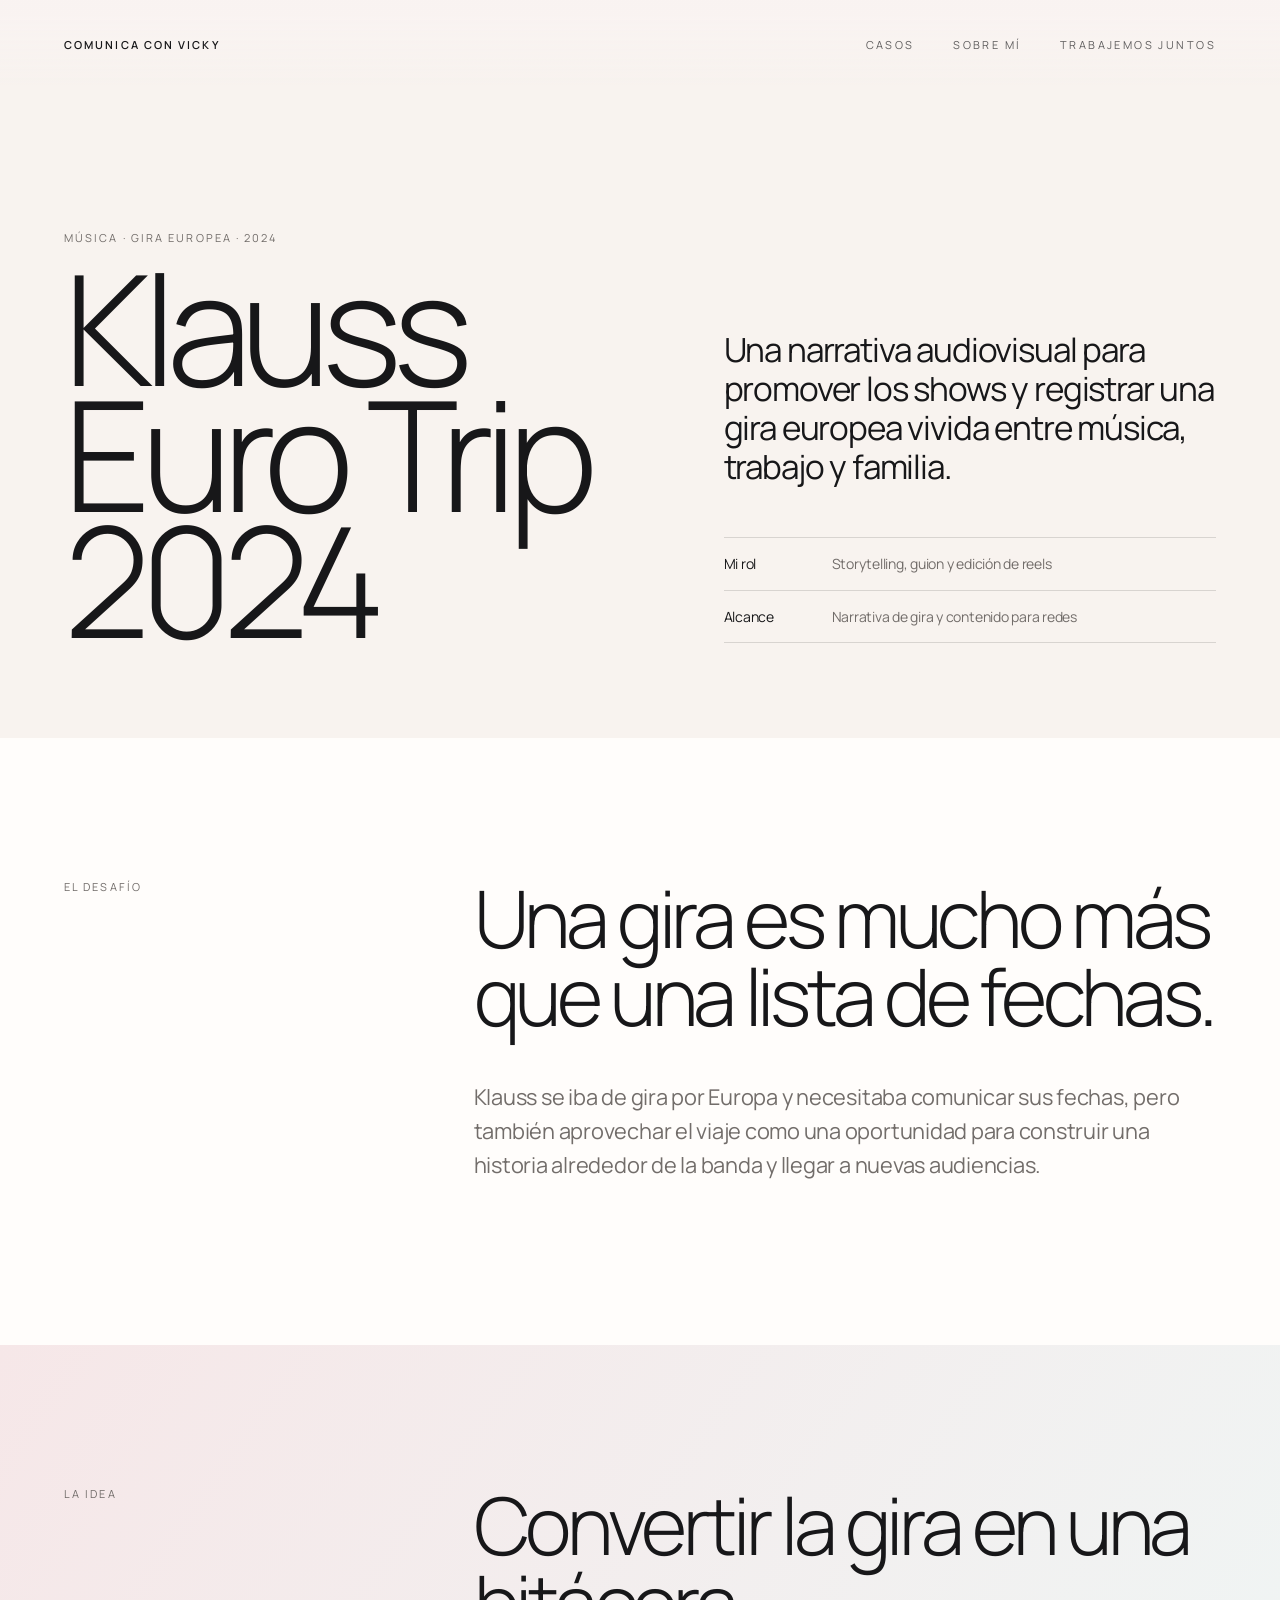
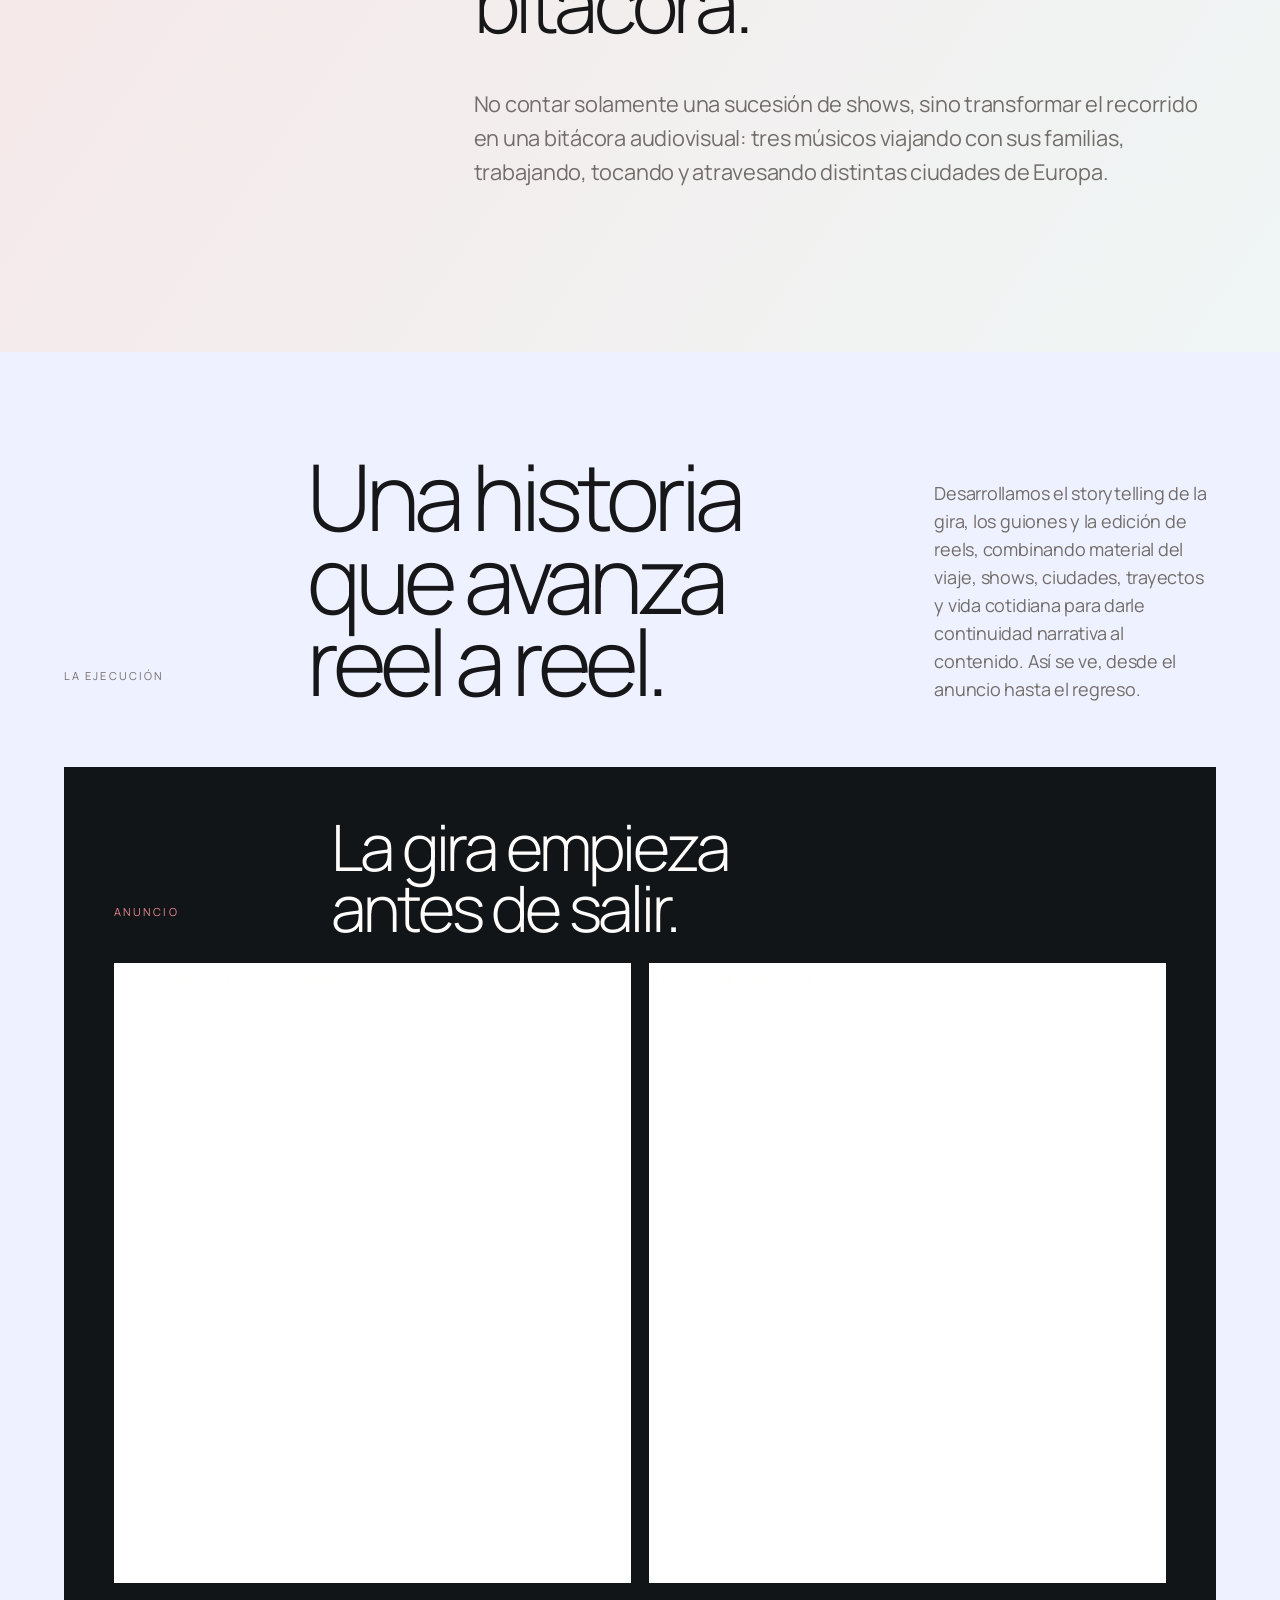
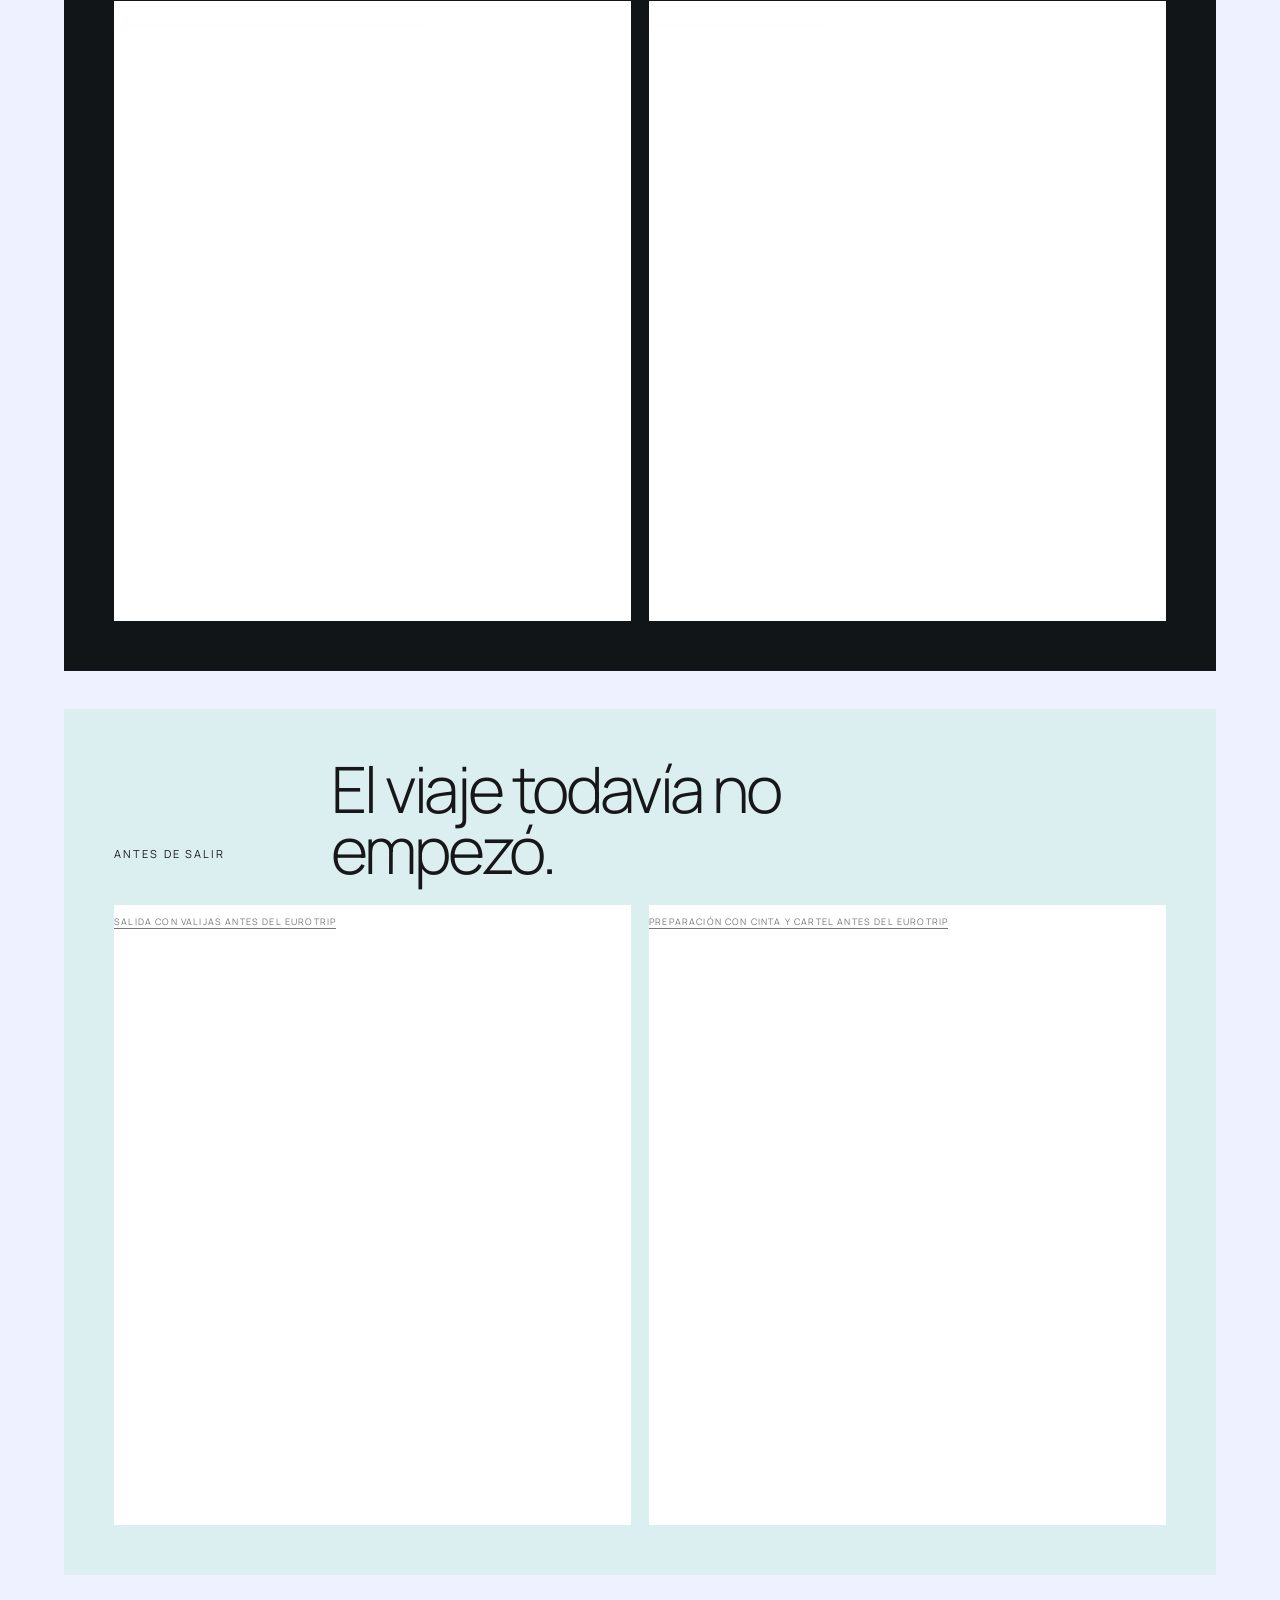
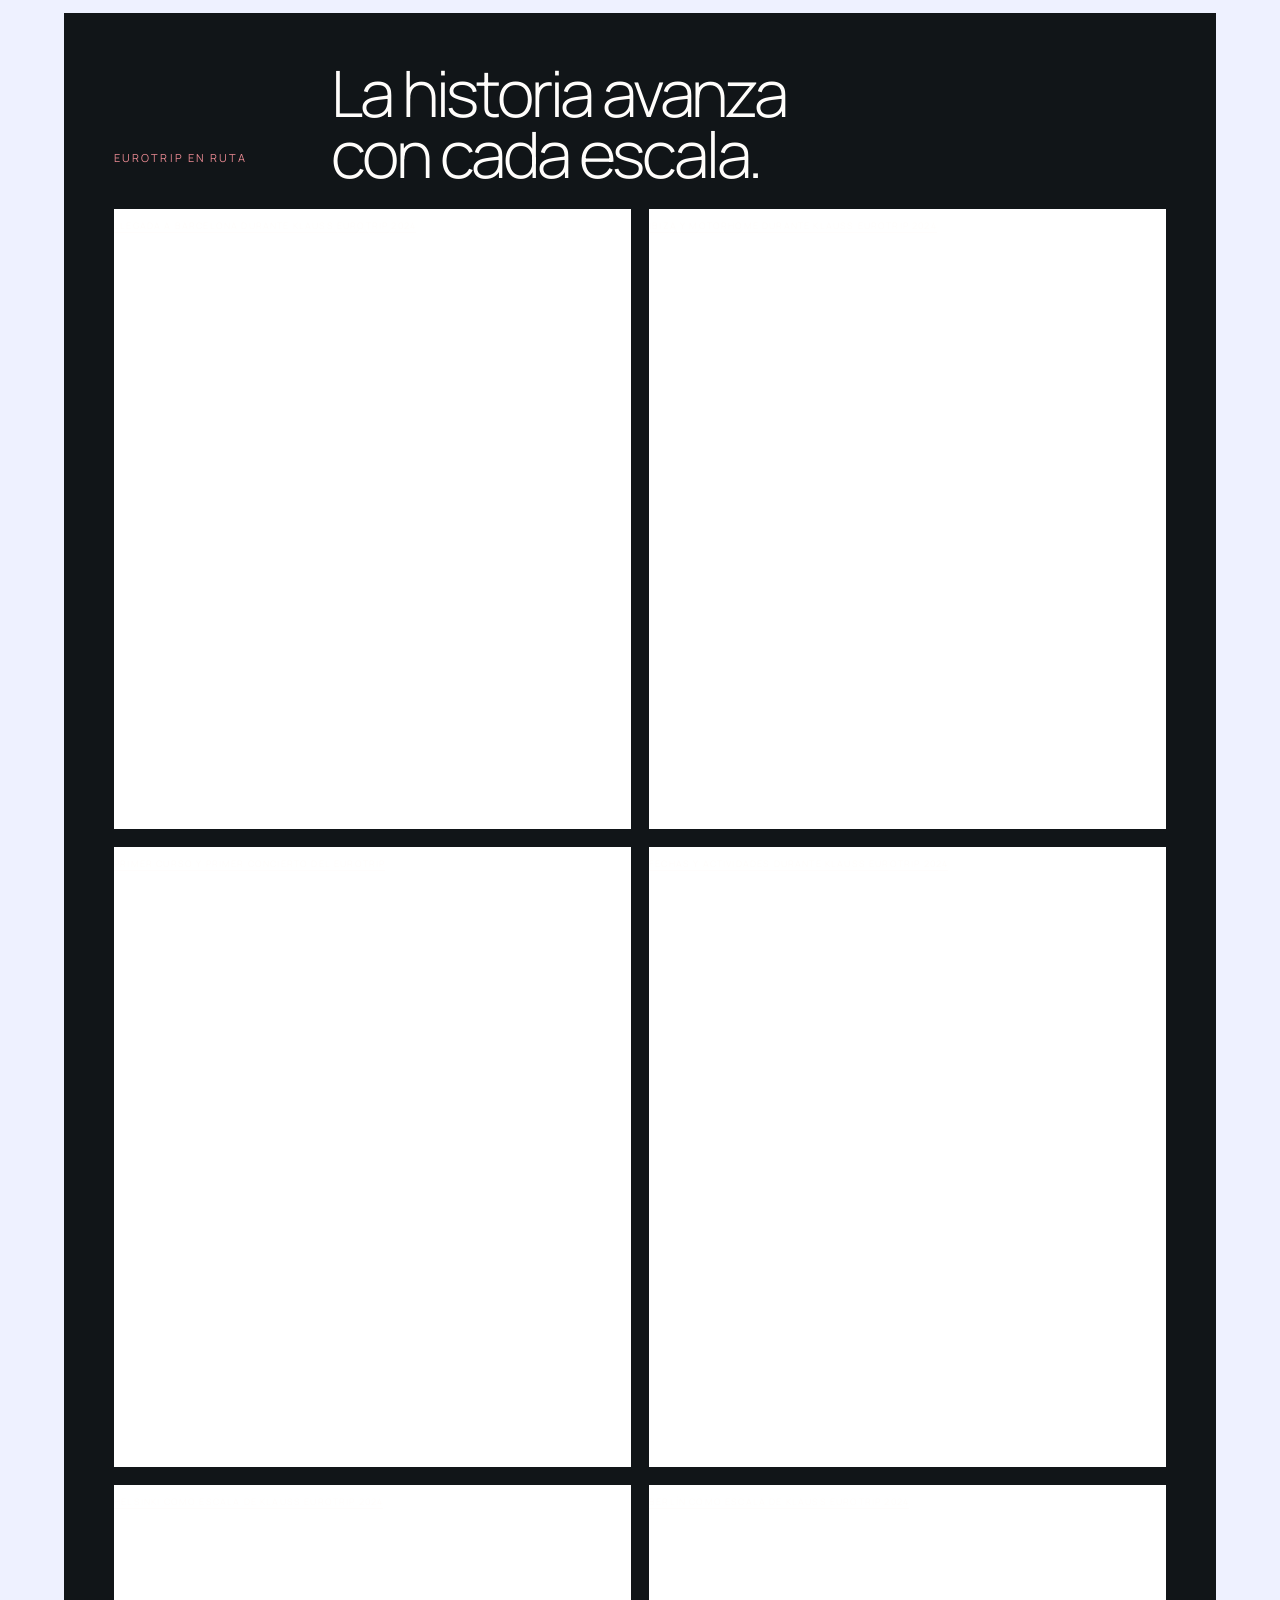
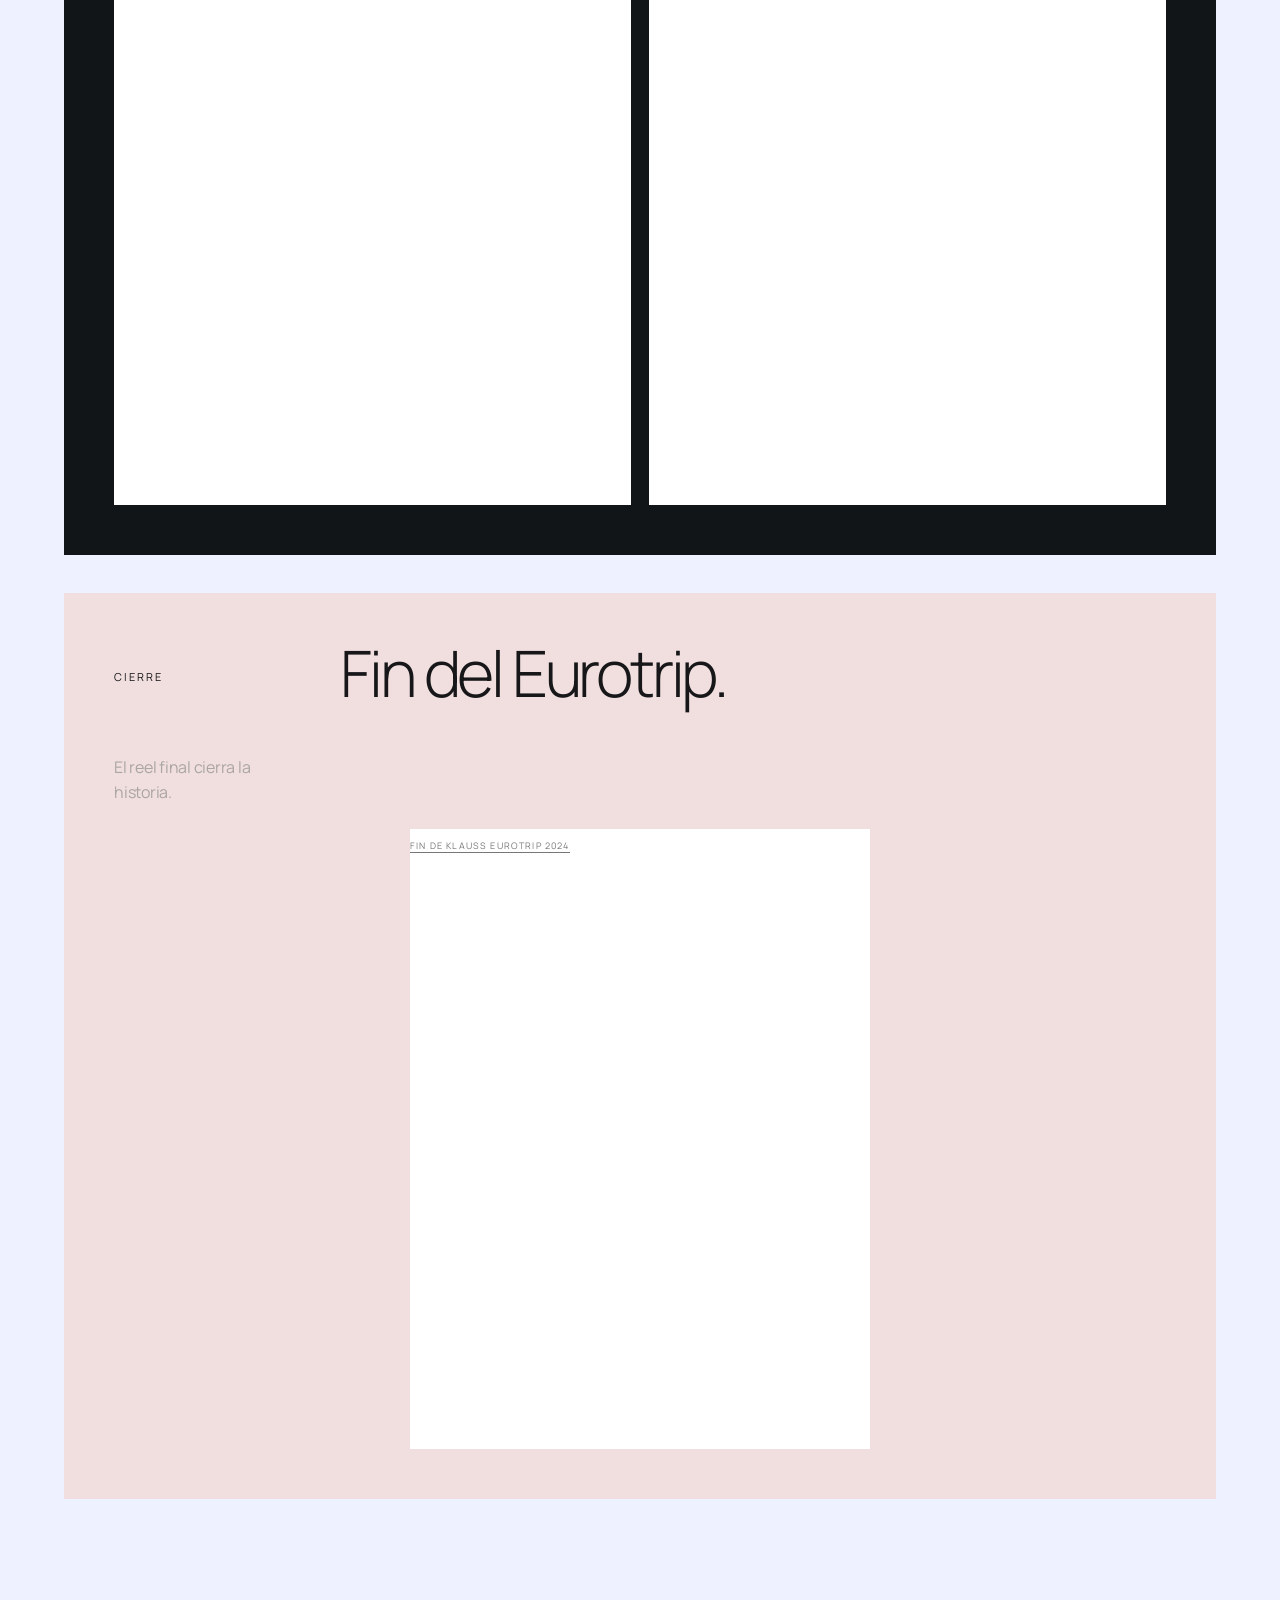
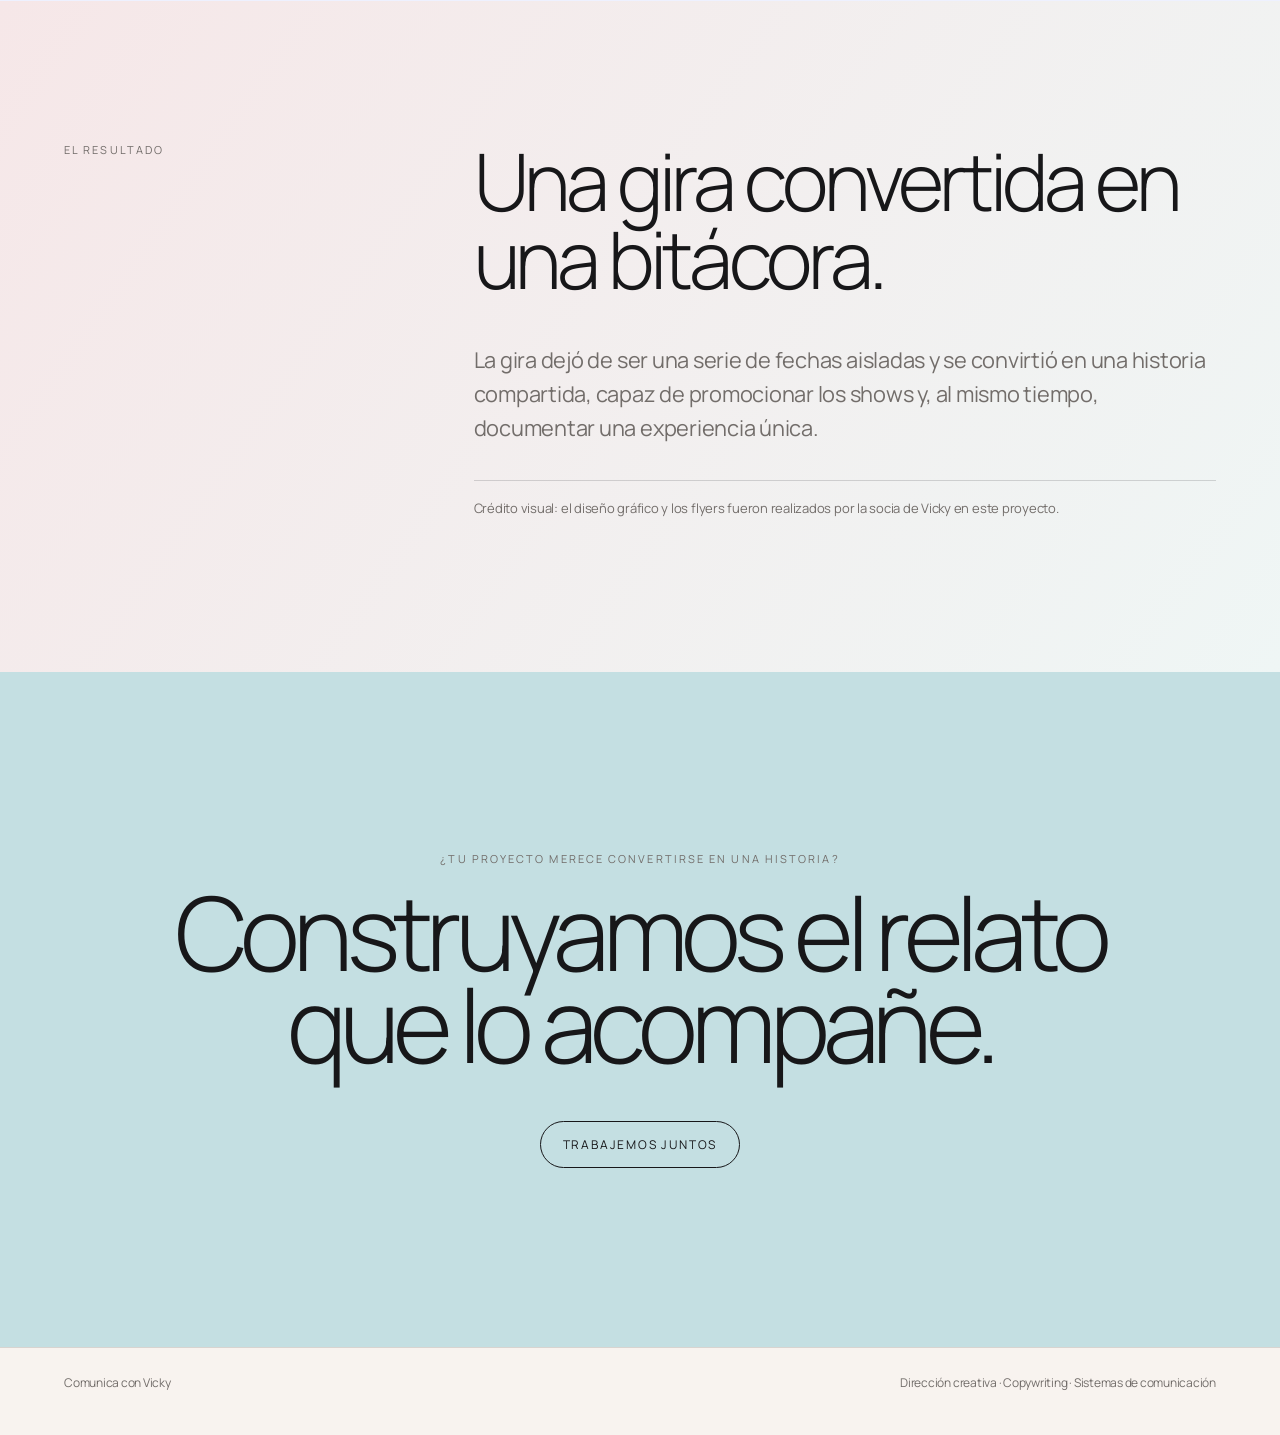
==== commit 0293695b: "Pulir narrativa de proyectos: Desafío, Idea, Ejecución y Resultado - Klauss: solo videos embebidos, " ====
--- a/public/portfolio/klaus-euro-trip-2024.html
+++ b/public/portfolio/klaus-euro-trip-2024.html
@@ -40,9 +40,18 @@
       <div class="shell case-two-col">
         <p class="kicker">El desafío</p>
         <div class="case-prose">
-          <h2>La historia no ocurría solamente arriba del escenario.</h2>
-          <p>Tres músicos viajaban por Europa con sus familias. Había que promocionar las fechas y, al mismo tiempo, documentar una experiencia singular sin reducirla a una agenda de shows.</p>
-          <p>El proyecto necesitaba una idea narrativa capaz de unir música, trabajo, viaje y vida familiar en movimiento.</p>
+          <h2>Una gira es mucho más que una lista de fechas.</h2>
+          <p>Klauss se iba de gira por Europa y necesitaba comunicar sus fechas, pero también aprovechar el viaje como una oportunidad para construir una historia alrededor de la banda y llegar a nuevas audiencias.</p>
+        </div>
+      </div>
+    </section>
+
+    <section class="case-section case-section--soft">
+      <div class="shell case-two-col">
+        <p class="kicker">La idea</p>
+        <div class="case-prose">
+          <h2>Convertir la gira en una bitácora.</h2>
+          <p>No contar solamente una sucesión de shows, sino transformar el recorrido en una bitácora audiovisual: tres músicos viajando con sus familias, trabajando, tocando y atravesando distintas ciudades de Europa.</p>
         </div>
       </div>
     </section>
@@ -50,9 +59,9 @@
     <section class="klaus-story" aria-labelledby="klaus-story-title">
       <div class="shell">
         <header class="klaus-story__head">
-          <p class="kicker">La bitácora</p>
-          <h2 id="klaus-story-title">La gira empieza<br>antes de salir.</h2>
-          <p>La gira se cuenta como una sola historia que avanza reel a reel. Los dos primeros registran el comienzo y la preparación previa a la partida; después, el relato continúa con el movimiento, los shows, la familia y las ciudades del recorrido.</p>
+          <p class="kicker">La ejecución</p>
+          <h2 id="klaus-story-title">Una historia que avanza<br>reel a reel.</h2>
+          <p>Desarrollamos el storytelling de la gira, los guiones y la edición de reels, combinando material del viaje, shows, ciudades, trayectos y vida cotidiana para darle continuidad narrativa al contenido. Así se ve, desde el anuncio hasta el regreso.</p>
         </header>
 
         <div class="klaus-story__grid">
@@ -64,19 +73,15 @@
             <div class="klaus-continuation__grid klaus-continuation__grid--two">
               <article class="klaus-reel-card">
                 <div class="klaus-reel"><blockquote class="instagram-media" data-instgrm-permalink="https://www.instagram.com/p/C_guK7MPqzW/" data-instgrm-version="14"><a href="https://www.instagram.com/p/C_guK7MPqzW/">Presentación de Klauss Eurotrip 2024</a></blockquote></div>
-                <a href="https://www.instagram.com/p/C_guK7MPqzW/" target="_blank" rel="noopener">Referencia en Instagram ↗</a>
               </article>
               <article class="klaus-reel-card">
                 <div class="klaus-reel"><blockquote class="instagram-media" data-instgrm-permalink="https://www.instagram.com/p/C_lR38Lxa_k/" data-instgrm-version="14"><a href="https://www.instagram.com/p/C_lR38Lxa_k/">Klauss Eurotrip 2024 con la valija</a></blockquote></div>
-                <a href="https://www.instagram.com/p/C_lR38Lxa_k/" target="_blank" rel="noopener">Referencia en Instagram ↗</a>
               </article>
               <article class="klaus-reel-card">
                 <div class="klaus-reel"><blockquote class="instagram-media" data-instgrm-permalink="https://www.instagram.com/p/C_thQWyx6wu/" data-instgrm-version="14"><a href="https://www.instagram.com/p/C_thQWyx6wu/">Cursos, talleres y charlas de Klauss Eurotrip 2024</a></blockquote></div>
-                <a href="https://www.instagram.com/p/C_thQWyx6wu/" target="_blank" rel="noopener">Referencia en Instagram ↗</a>
               </article>
               <article class="klaus-reel-card">
                 <div class="klaus-reel"><blockquote class="instagram-media" data-instgrm-permalink="https://www.instagram.com/p/C_tD9Cyxkxa/?img_index=1" data-instgrm-version="14"><a href="https://www.instagram.com/p/C_tD9Cyxkxa/?img_index=1">Mapa de Klauss Eurotrip 2024</a></blockquote></div>
-                <a href="https://www.instagram.com/p/C_tD9Cyxkxa/?img_index=1" target="_blank" rel="noopener">Referencia en Instagram ↗</a>
               </article>
             </div>
           </section>
@@ -89,11 +94,9 @@
             <div class="klaus-continuation__grid klaus-continuation__grid--two">
               <article class="klaus-reel-card">
                 <div class="klaus-reel"><blockquote class="instagram-media" data-instgrm-permalink="https://www.instagram.com/p/C_yUJBLv4q4/" data-instgrm-version="14"><a href="https://www.instagram.com/p/C_yUJBLv4q4/">Salida con valijas antes del Eurotrip</a></blockquote></div>
-                <a href="https://www.instagram.com/p/C_yUJBLv4q4/" target="_blank" rel="noopener">Referencia en Instagram ↗</a>
               </article>
               <article class="klaus-reel-card">
                 <div class="klaus-reel"><blockquote class="instagram-media" data-instgrm-permalink="https://www.instagram.com/p/C_1keG3P9Pf/" data-instgrm-version="14"><a href="https://www.instagram.com/p/C_1keG3P9Pf/">Preparación con cinta y cartel antes del Eurotrip</a></blockquote></div>
-                <a href="https://www.instagram.com/p/C_1keG3P9Pf/" target="_blank" rel="noopener">Referencia en Instagram ↗</a>
               </article>
             </div>
           </section>
@@ -106,27 +109,21 @@
             <div class="klaus-continuation__grid klaus-continuation__grid--two">
               <article class="klaus-reel-card">
                 <div class="klaus-reel"><blockquote class="instagram-media" data-instgrm-permalink="https://www.instagram.com/p/C__3mJBvNGA/" data-instgrm-version="14"><a href="https://www.instagram.com/p/C__3mJBvNGA/">Llegada a Barcelona durante Klauss Eurotrip 2024</a></blockquote></div>
-                <a href="https://www.instagram.com/p/C__3mJBvNGA/" target="_blank" rel="noopener">Referencia en Instagram ↗</a>
               </article>
               <article class="klaus-reel-card">
                 <div class="klaus-reel"><blockquote class="instagram-media" data-instgrm-permalink="https://www.instagram.com/p/DAUX1-0P8i-/" data-instgrm-version="14"><a href="https://www.instagram.com/p/DAUX1-0P8i-/">Ibiza y motorhome durante Klauss Eurotrip 2024</a></blockquote></div>
-                <a href="https://www.instagram.com/p/DAUX1-0P8i-/" target="_blank" rel="noopener">Referencia en Instagram ↗</a>
               </article>
               <article class="klaus-reel-card">
                 <div class="klaus-reel"><blockquote class="instagram-media" data-instgrm-permalink="https://www.instagram.com/p/DAHvjhhxfHe/" data-instgrm-version="14"><a href="https://www.instagram.com/p/DAHvjhhxfHe/">Primer curso y primer concierto del Eurotrip</a></blockquote></div>
-                <a href="https://www.instagram.com/p/DAHvjhhxfHe/" target="_blank" rel="noopener">Referencia en Instagram ↗</a>
               </article>
               <article class="klaus-reel-card">
                 <div class="klaus-reel"><blockquote class="instagram-media" data-instgrm-permalink="https://www.instagram.com/p/DAW2rXSPxpd/?img_index=1" data-instgrm-version="14"><a href="https://www.instagram.com/p/DAW2rXSPxpd/?img_index=1">Fechas y actividades durante Klauss Eurotrip 2024</a></blockquote></div>
-                <a href="https://www.instagram.com/p/DAW2rXSPxpd/?img_index=1" target="_blank" rel="noopener">Referencia en Instagram ↗</a>
               </article>
               <article class="klaus-reel-card">
                 <div class="klaus-reel"><blockquote class="instagram-media" data-instgrm-permalink="https://www.instagram.com/p/DApWhwOxHnZ/" data-instgrm-version="14"><a href="https://www.instagram.com/p/DApWhwOxHnZ/">Helsinki como escala de Klauss Eurotrip 2024</a></blockquote></div>
-                <a href="https://www.instagram.com/p/DApWhwOxHnZ/" target="_blank" rel="noopener">Referencia en Instagram ↗</a>
               </article>
               <article class="klaus-reel-card">
                 <div class="klaus-reel"><blockquote class="instagram-media" data-instgrm-permalink="https://www.instagram.com/p/DA9MrKdvJEw/" data-instgrm-version="14"><a href="https://www.instagram.com/p/DA9MrKdvJEw/">Berlín como escala de Klauss Eurotrip 2024</a></blockquote></div>
-                <a href="https://www.instagram.com/p/DA9MrKdvJEw/" target="_blank" rel="noopener">Referencia en Instagram ↗</a>
               </article>
             </div>
           </section>
@@ -140,7 +137,6 @@
             <div class="klaus-continuation__grid klaus-continuation__grid--single">
               <article class="klaus-reel-card">
                 <div class="klaus-reel"><blockquote class="instagram-media" data-instgrm-permalink="https://www.instagram.com/p/DCVCcpQRNRM/" data-instgrm-version="14"><a href="https://www.instagram.com/p/DCVCcpQRNRM/">Fin de Klauss Eurotrip 2024</a></blockquote></div>
-                <a href="https://www.instagram.com/p/DCVCcpQRNRM/" target="_blank" rel="noopener">Referencia en Instagram ↗</a>
               </article>
             </div>
           </section>
@@ -148,24 +144,12 @@
       </div>
     </section>
 
-    <section class="case-section case-section--dark">
-      <div class="shell">
-        <div class="case-section__head"><p class="kicker">El sistema aplicado</p><h2>Una bitácora audiovisual de gira.</h2></div>
-        <div class="case-capabilities">
-          <article><span>01</span><h3>Imaginar</h3><p>Encontrar el núcleo de la historia en la vida detrás de los shows y convertir el recorrido en una experiencia compartida.</p></article>
-          <article><span>02</span><h3>Construir</h3><p>Organizar escenas, momentos cotidianos y fechas dentro de un storytelling y una secuencia de guiones.</p></article>
-          <article><span>03</span><h3>Dirigir</h3><p>Editar los reels y adaptar el relato a lo que iba sucediendo durante el recorrido.</p></article>
-        </div>
-      </div>
-    </section>
-
     <section class="case-section case-section--soft">
       <div class="shell case-two-col">
-        <p class="kicker">Resultado</p>
+        <p class="kicker">El resultado</p>
         <div class="case-prose">
-          <h2>La gira adquirió una identidad narrativa propia.</h2>
-          <p>El contenido no solo comunicaba presentaciones: acercaba al público a la experiencia humana detrás de la música y sostenía un relato reconocible durante todo el viaje.</p>
-          <p>La evidencia está en la secuencia publicada: una gira convertida en una mini película, desde la expectativa inicial hasta el regreso.</p>
+          <h2>Una gira convertida en una bitácora.</h2>
+          <p>La gira dejó de ser una serie de fechas aisladas y se convirtió en una historia compartida, capaz de promocionar los shows y, al mismo tiempo, documentar una experiencia única.</p>
           <p class="klaus-credit">Crédito visual: el diseño gráfico y los flyers fueron realizados por la socia de Vicky en este proyecto.</p>
         </div>
       </div>
--- a/public/portfolio/styles.css
+++ b/public/portfolio/styles.css
@@ -1562,3 +1562,6 @@
   .about__portrait img{width:108%;max-width:none}
   .about__copy{grid-column:auto;padding:35px 0 55px}
 }
+
+.case-section__lead { max-width:760px; margin:0; color:var(--muted); font-size:clamp(18px,1.6vw,23px); line-height:1.55; }
+.case-prose .case-expansion { margin-top:34px; padding-top:22px; border-top:1px solid rgba(23,23,25,.16); }
